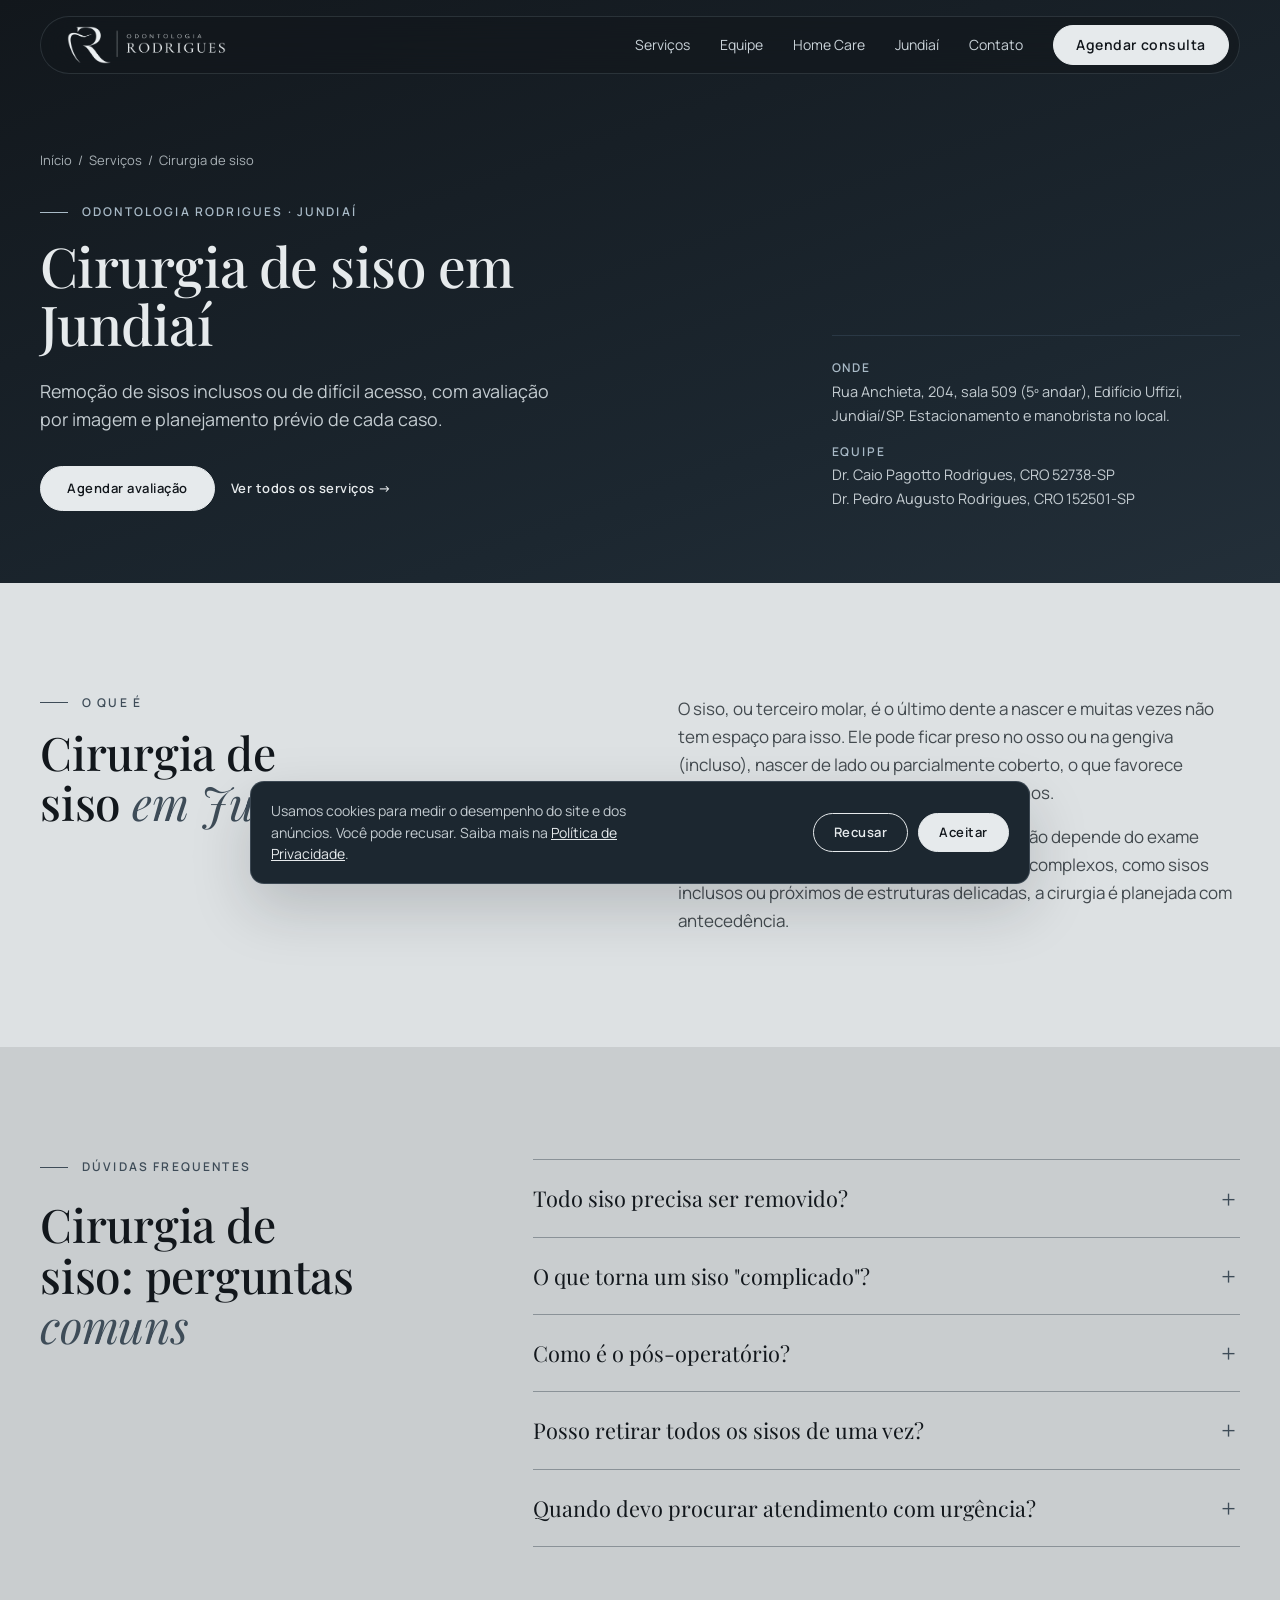
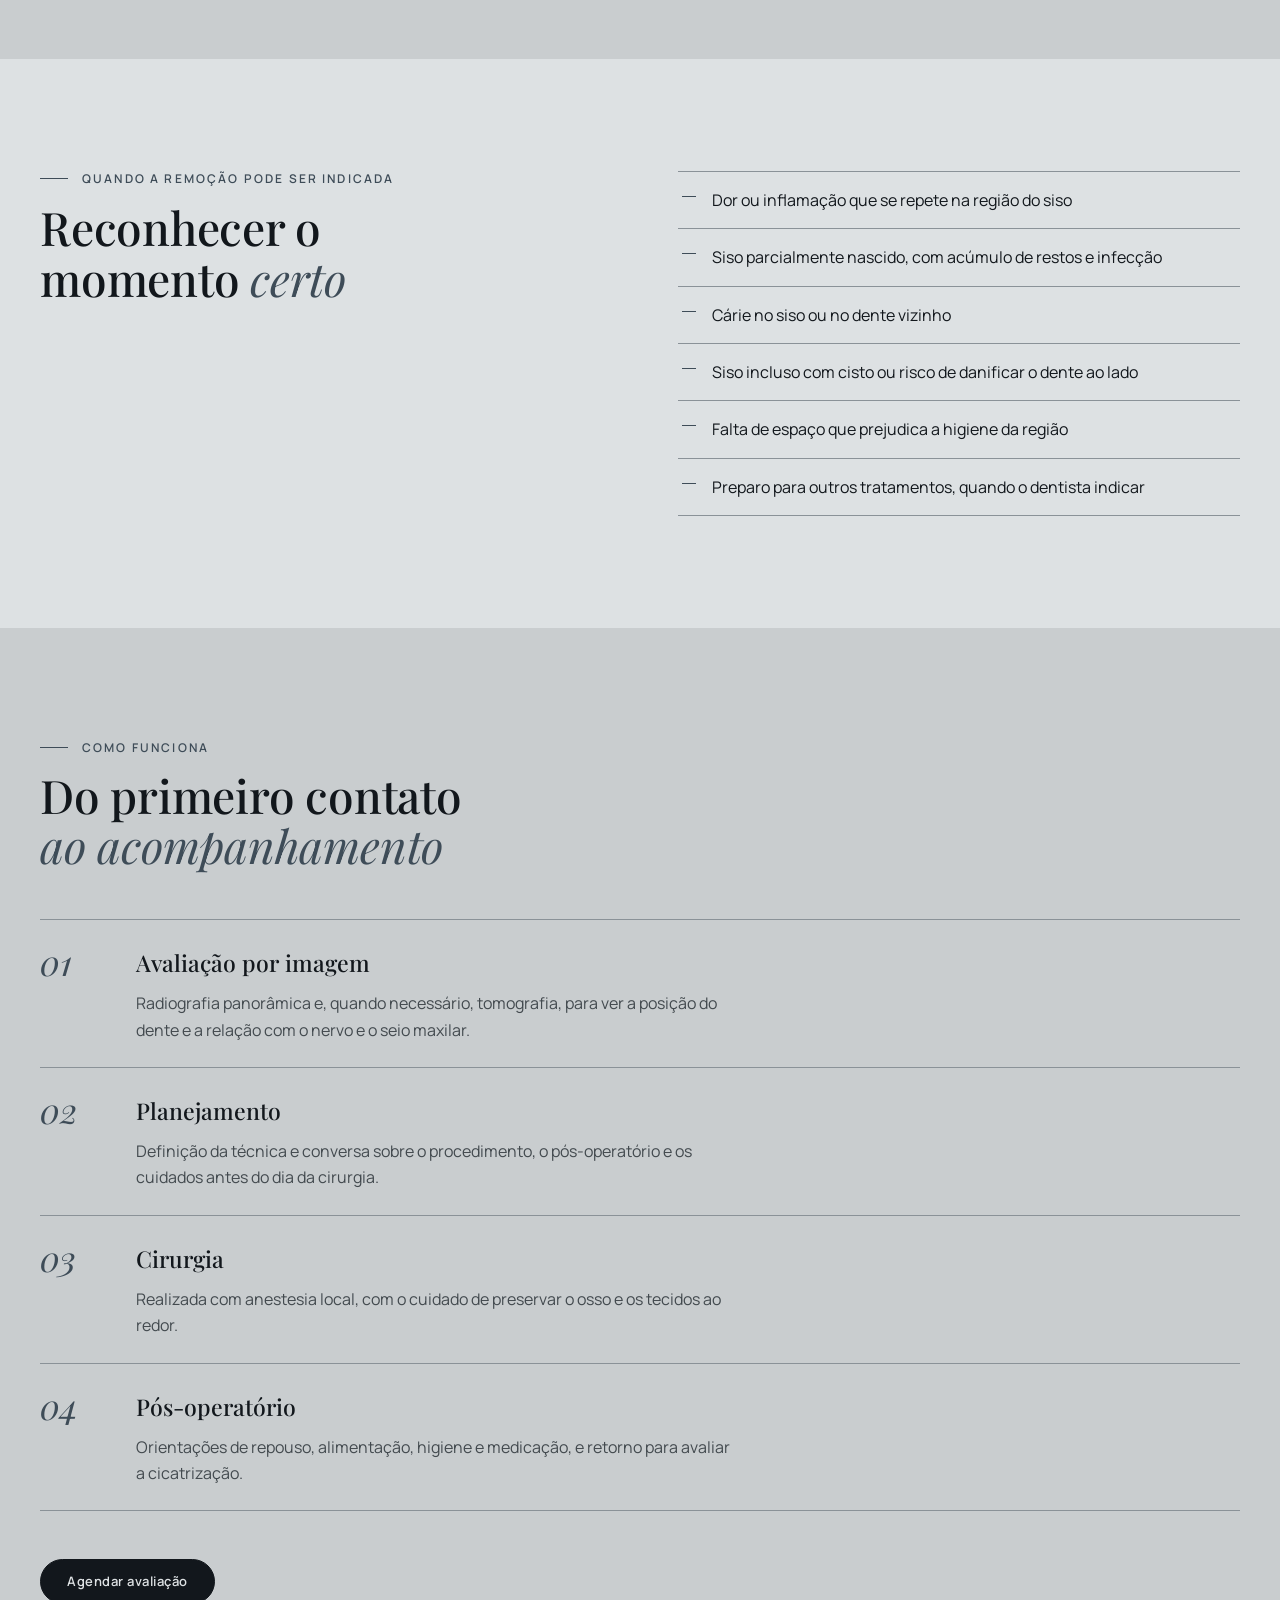
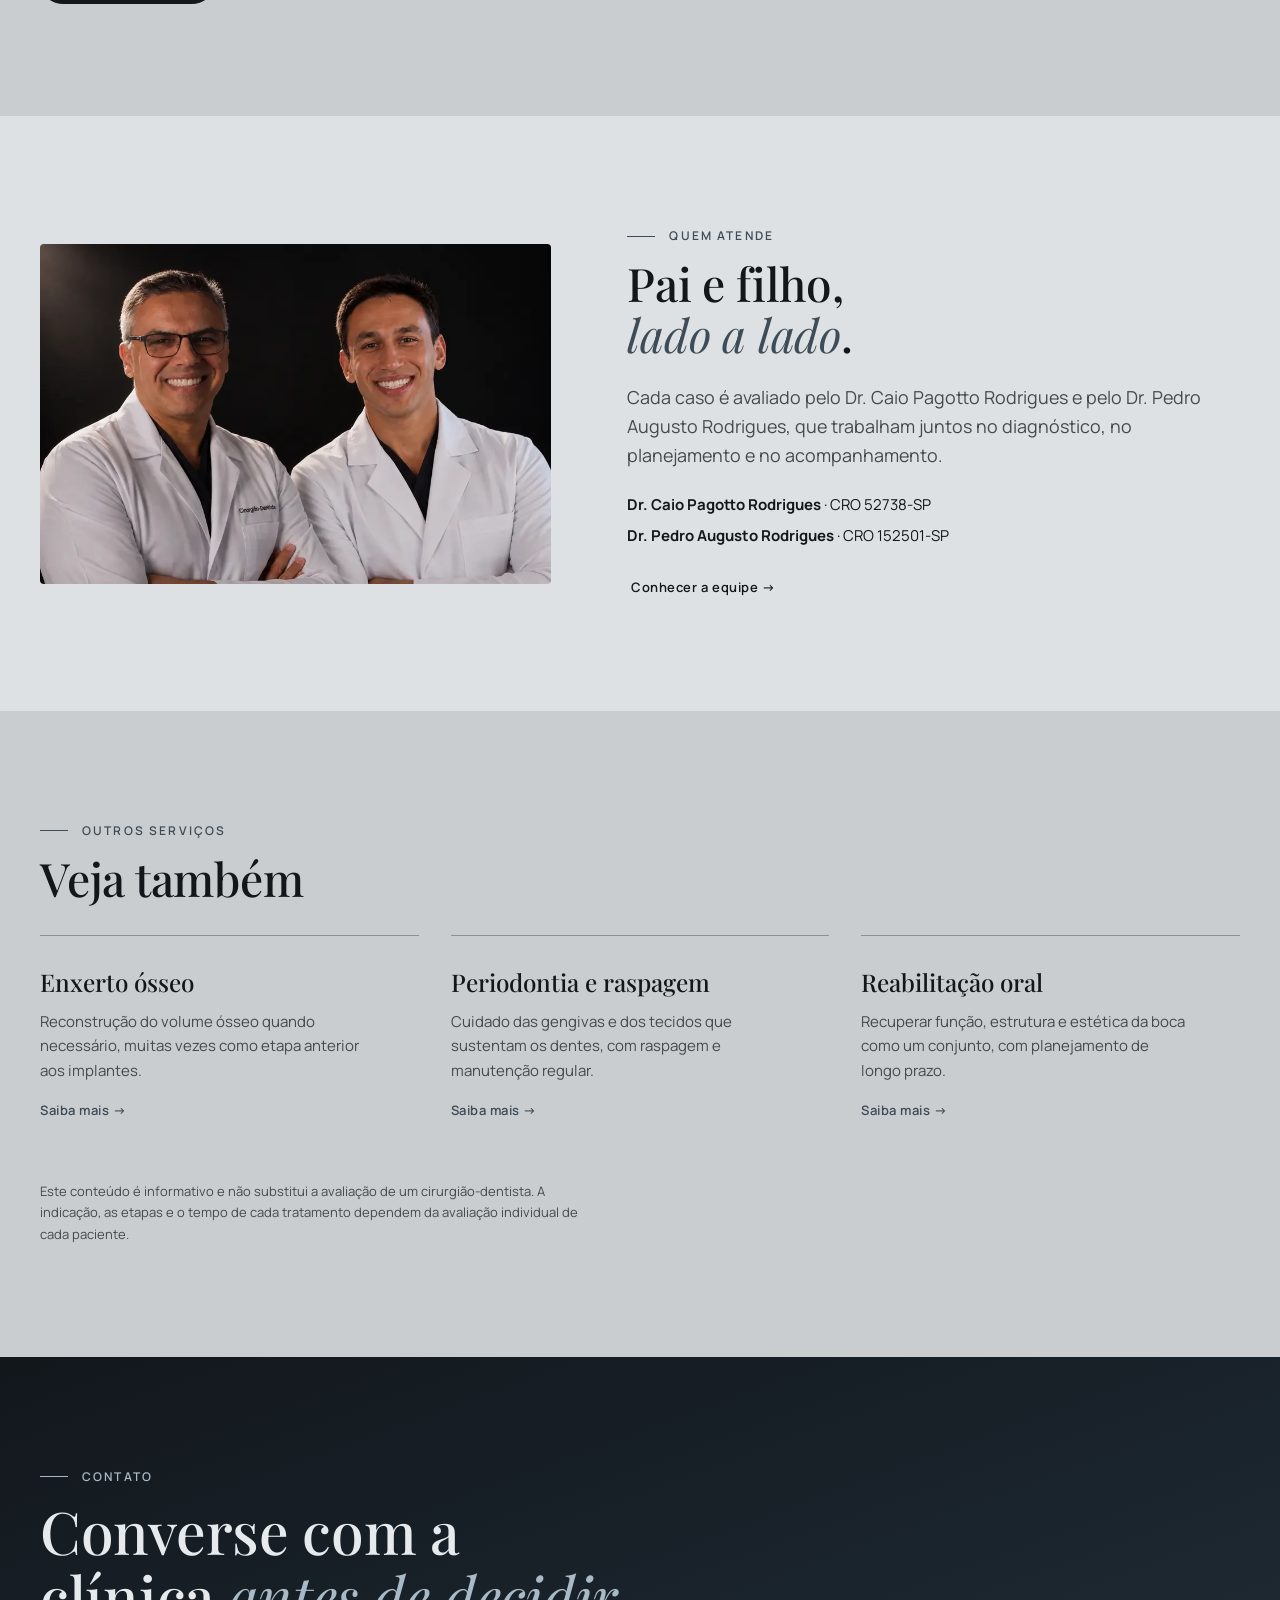
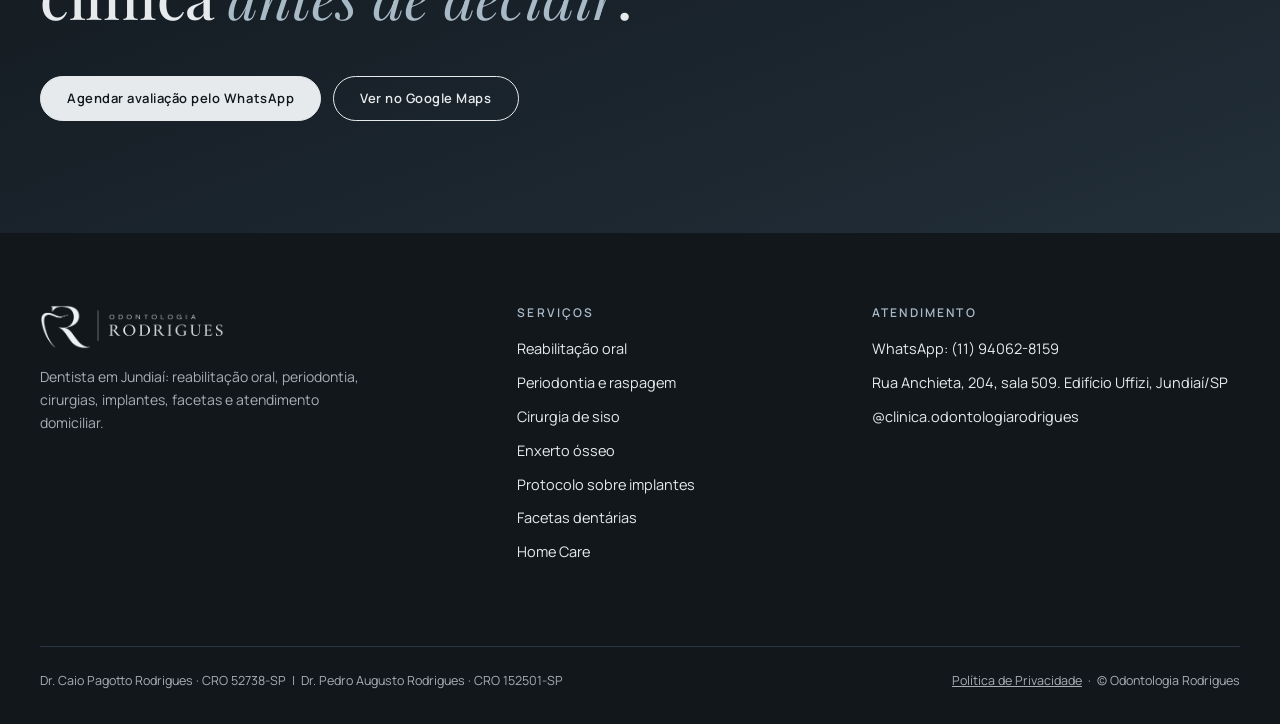
==== cirurgia-de-siso-jundiai/index.html @ 7e7c5743 "Cards de servico com foto, quem somos com hover, sobre o doutor, metodo com mosaico, FAQ sob a descr" ====
<!doctype html>
<html lang="pt-BR">
<head>
<meta charset="utf-8">
<meta name="viewport" content="width=device-width,initial-scale=1">
<title>Cirurgia de Siso em Jundiaí | Odontologia Rodrigues</title>
<meta name="description" content="Cirurgia de siso em Jundiaí, inclusive sisos inclusos e complicados: avaliação com exames, planejamento prévio e orientação completa no pós-operatório.">
<link rel="canonical" href="https://odontologiarodrigues.com.br/cirurgia-de-siso-jundiai/">
<meta name="theme-color" content="#12171c">
<meta property="og:type" content="website">
<meta property="og:locale" content="pt_BR">
<meta property="og:site_name" content="Odontologia Rodrigues">
<meta property="og:title" content="Cirurgia de Siso em Jundiaí | Odontologia Rodrigues">
<meta property="og:description" content="Cirurgia de siso em Jundiaí, inclusive sisos inclusos e complicados: avaliação com exames, planejamento prévio e orientação completa no pós-operatório.">
<meta property="og:url" content="https://odontologiarodrigues.com.br/cirurgia-de-siso-jundiai/">
<meta property="og:image" content="https://odontologiarodrigues.com.br/assets/img/og-image.jpg">
<meta property="og:image:width" content="1200">
<meta property="og:image:height" content="630">
<meta name="twitter:card" content="summary_large_image">
<link rel="icon" type="image/png" sizes="32x32" href="/favicon-32.png">
<link rel="apple-touch-icon" href="/apple-touch-icon.png">
<link rel="preload" as="font" type="font/woff2" href="/assets/fonts/playfair-display.woff2" crossorigin>
<link rel="preload" as="font" type="font/woff2" href="/assets/fonts/manrope.woff2" crossorigin>
<link rel="stylesheet" href="/assets/site.css">
<script type="application/ld+json">{"@context":"https://schema.org","@type":"Dentist","@id":"https://odontologiarodrigues.com.br/#clinica","name":"Odontologia Rodrigues","url":"https://odontologiarodrigues.com.br/","image":"https://odontologiarodrigues.com.br/assets/img/og-image.jpg","logo":"https://odontologiarodrigues.com.br/apple-touch-icon.png","telephone":"+5511940628159","address":{"@type":"PostalAddress","streetAddress":"Rua Anchieta, 204, sala 509","addressLocality":"Jundiaí","addressRegion":"SP","addressCountry":"BR"},"areaServed":{"@type":"City","name":"Jundiaí"},"sameAs":["https://instagram.com/clinica.odontologiarodrigues"],"employee":[{"@type":"Person","name":"Caio Pagotto Rodrigues","jobTitle":"Cirurgião-dentista"},{"@type":"Person","name":"Pedro Augusto Rodrigues","jobTitle":"Cirurgião-dentista"}]}</script>
<script type="application/ld+json">{"@context":"https://schema.org","@type":"Service","name":"Cirurgia de siso em Jundiaí","serviceType":"Cirurgia de siso","description":"Cirurgia de siso em Jundiaí, inclusive sisos inclusos e complicados: avaliação com exames, planejamento prévio e orientação completa no pós-operatório.","url":"https://odontologiarodrigues.com.br/cirurgia-de-siso-jundiai/","areaServed":{"@type":"City","name":"Jundiaí"},"provider":{"@id":"https://odontologiarodrigues.com.br/#clinica"}}</script>
<script type="application/ld+json">{"@context":"https://schema.org","@type":"BreadcrumbList","itemListElement":[{"@type":"ListItem","position":1,"name":"Início","item":"https://odontologiarodrigues.com.br/"},{"@type":"ListItem","position":2,"name":"Serviços","item":"https://odontologiarodrigues.com.br/#servicos"},{"@type":"ListItem","position":3,"name":"Cirurgia de siso","item":"https://odontologiarodrigues.com.br/cirurgia-de-siso-jundiai/"}]}</script>
<script type="application/ld+json">{"@context":"https://schema.org","@type":"FAQPage","mainEntity":[{"@type":"Question","name":"Todo siso precisa ser removido?","acceptedAnswer":{"@type":"Answer","text":"Não. A indicação depende de exame clínico e de imagem, da posição do dente e de sintomas. Quando há risco de inflamação, dor ou dano aos dentes vizinhos, a remoção costuma ser indicada."}},{"@type":"Question","name":"O que torna um siso \"complicado\"?","acceptedAnswer":{"@type":"Answer","text":"Normalmente é um dente incluso, inclinado ou muito próximo do nervo ou do seio maxilar. Nesses casos, a avaliação por imagem e o planejamento da cirurgia fazem diferença."}},{"@type":"Question","name":"Como é o pós-operatório?","acceptedAnswer":{"@type":"Answer","text":"É comum haver inchaço e desconforto nos primeiros dias, que costumam diminuir progressivamente. As orientações de cuidado e de medicação são passadas conforme cada caso."}},{"@type":"Question","name":"Posso retirar todos os sisos de uma vez?","acceptedAnswer":{"@type":"Answer","text":"Depende. Em alguns casos é possível, em outros é preferível dividir em etapas. A decisão sai da avaliação clínica e das imagens."}},{"@type":"Question","name":"Quando devo procurar atendimento com urgência?","acceptedAnswer":{"@type":"Answer","text":"Se houver dor intensa, febre, dificuldade para abrir a boca ou inchaço que aumenta, procure atendimento sem esperar."}}]}</script>
<script>
  /* IDs do Google. Enquanto vazio, nenhuma tag carrega e o aviso de cookies nao aparece. */
  window.RODRIGUES_TRACKING = { gtmId: "", gtagId: "G-LYC09SLQG9", adsId: "AW-18565728558", whatsappConversionLabel: "AabSCI_A1LYdEK6S6pRF" };
</script>
</head>
<body>
<header id="site-header">
  <div class="wrap">
    <div class="bar">
      <a class="brand" href="/"><img src="/assets/img/logo-horizontal-claro.png" width="1648" height="395" alt="Odontologia Rodrigues"></a>
      <button id="menu-toggle" aria-label="Abrir menu" aria-expanded="false"><span></span></button>
      <nav class="primary" id="primary-nav">
        <a href="/#servicos">Serviços</a>
        <a href="/#equipe">Equipe</a>
        <a href="/dentista-domiciliar-jundiai/">Home Care</a>
        <a href="/#jundiai">Jundiaí</a>
        <a href="/#contato">Contato</a>
        <a class="btn" href="https://wa.me/5511940628159" target="_blank" rel="noopener">Agendar consulta</a>
      </nav>
    </div>
  </div>
</header>

<main>

  <section class="svc-hero grad" data-theme="dark">
    <div class="wrap">
      <nav class="crumbs" aria-label="Você está em"><a href="/">Início</a><span>/</span><a href="/#servicos">Serviços</a><span>/</span><span>Cirurgia de siso</span></nav>
      <div class="svc-hero-grid">
        <div>
          <span class="eyebrow">Odontologia Rodrigues · Jundiaí</span>
          <h1 class="d-xl">Cirurgia de siso em Jundiaí</h1>
          <p class="lede">Remoção de sisos inclusos ou de difícil acesso, com avaliação por imagem e planejamento prévio de cada caso.</p>
          <div class="hero-actions">
            <a class="btn" href="https://wa.me/5511940628159?text=Ol%C3%A1%2C%20gostaria%20de%20agendar%20uma%20avalia%C3%A7%C3%A3o%20para%20cirurgia%20de%20siso." target="_blank" rel="noopener">Agendar avaliação</a>
            <a class="link" href="/#servicos">Ver todos os serviços &rarr;</a>
          </div>
        </div>
        <aside class="svc-aside" aria-label="Informações da clínica">
          <div><strong>Onde</strong>Rua Anchieta, 204, sala 509 (5º andar), Edifício Uffizi, Jundiaí/SP. Estacionamento e manobrista no local.</div>
          <div><strong>Equipe</strong>Dr. Caio Pagotto Rodrigues, CRO 52738-SP<br>Dr. Pedro Augusto Rodrigues, CRO 152501-SP</div>
        </aside>
      </div>
    </div>
  </section>

  <section data-theme="light">
    <div class="wrap two-col">
      <div>
        <span class="eyebrow">O que é</span>
        <h2 class="d-lg">Cirurgia de siso <em>em Jundiaí</em></h2>
      </div>
      <div class="prose-body">
        <p>O siso, ou terceiro molar, é o último dente a nascer e muitas vezes não tem espaço para isso. Ele pode ficar preso no osso ou na gengiva (incluso), nascer de lado ou parcialmente coberto, o que favorece inflamações, cáries e danos aos dentes vizinhos.</p>
        <p>Nem todo siso precisa ser removido. A indicação depende do exame clínico, da imagem e dos sintomas. Nos casos complexos, como sisos inclusos ou próximos de estruturas delicadas, a cirurgia é planejada com antecedência.</p>
      </div>
    </div>
  </section>

  <section id="duvidas" class="sunk" data-theme="light">
    <div class="wrap faq-grid">
      <div>
        <span class="eyebrow">Dúvidas frequentes</span>
        <h2 class="d-lg">Cirurgia de siso: perguntas <em>comuns</em></h2>
      </div>
      <div class="faq">
        <details><summary>Todo siso precisa ser removido?</summary><p>Não. A indicação depende de exame clínico e de imagem, da posição do dente e de sintomas. Quando há risco de inflamação, dor ou dano aos dentes vizinhos, a remoção costuma ser indicada.</p></details>
        <details><summary>O que torna um siso "complicado"?</summary><p>Normalmente é um dente incluso, inclinado ou muito próximo do nervo ou do seio maxilar. Nesses casos, a avaliação por imagem e o planejamento da cirurgia fazem diferença.</p></details>
        <details><summary>Como é o pós-operatório?</summary><p>É comum haver inchaço e desconforto nos primeiros dias, que costumam diminuir progressivamente. As orientações de cuidado e de medicação são passadas conforme cada caso.</p></details>
        <details><summary>Posso retirar todos os sisos de uma vez?</summary><p>Depende. Em alguns casos é possível, em outros é preferível dividir em etapas. A decisão sai da avaliação clínica e das imagens.</p></details>
        <details><summary>Quando devo procurar atendimento com urgência?</summary><p>Se houver dor intensa, febre, dificuldade para abrir a boca ou inchaço que aumenta, procure atendimento sem esperar.</p></details>
      </div>
    </div>
  </section>

  <section data-theme="light">
    <div class="wrap two-col">
      <div>
        <span class="eyebrow">Quando a remoção pode ser indicada</span>
        <h2 class="d-lg">Reconhecer o momento <em>certo</em></h2>
      </div>
      <ul class="checks">
        <li>Dor ou inflamação que se repete na região do siso</li>
        <li>Siso parcialmente nascido, com acúmulo de restos e infecção</li>
        <li>Cárie no siso ou no dente vizinho</li>
        <li>Siso incluso com cisto ou risco de danificar o dente ao lado</li>
        <li>Falta de espaço que prejudica a higiene da região</li>
        <li>Preparo para outros tratamentos, quando o dentista indicar</li>
      </ul>
    </div>
  </section>

  <section class="sunk" data-theme="light">
    <div class="wrap">
      <span class="eyebrow">Como funciona</span>
      <h2 class="d-lg" style="max-width:20ch;margin-top:14px;">Do primeiro contato <em>ao acompanhamento</em></h2>
      <ol class="steps-list">
        <li><span class="n">01</span><div><h3>Avaliação por imagem</h3><p>Radiografia panorâmica e, quando necessário, tomografia, para ver a posição do dente e a relação com o nervo e o seio maxilar.</p></div></li>
        <li><span class="n">02</span><div><h3>Planejamento</h3><p>Definição da técnica e conversa sobre o procedimento, o pós-operatório e os cuidados antes do dia da cirurgia.</p></div></li>
        <li><span class="n">03</span><div><h3>Cirurgia</h3><p>Realizada com anestesia local, com o cuidado de preservar o osso e os tecidos ao redor.</p></div></li>
        <li><span class="n">04</span><div><h3>Pós-operatório</h3><p>Orientações de repouso, alimentação, higiene e medicação, e retorno para avaliar a cicatrização.</p></div></li>
      </ol>
      <div style="margin-top:var(--space-7);"><a class="btn" href="https://wa.me/5511940628159?text=Ol%C3%A1%2C%20gostaria%20de%20agendar%20uma%20avalia%C3%A7%C3%A3o%20para%20cirurgia%20de%20siso." target="_blank" rel="noopener">Agendar avaliação</a></div>
    </div>
  </section>

  <section data-theme="light">
    <div class="wrap team-strip">
      <figure><img src="/assets/img/hero-dupla-900.webp" width="900" height="600" loading="lazy" decoding="async" alt="Dr. Caio Pagotto Rodrigues e Dr. Pedro Augusto Rodrigues"></figure>
      <div>
        <span class="eyebrow">Quem atende</span>
        <h2 class="d-lg" style="margin-top:14px;max-width:16ch;">Pai e filho, <em>lado a lado</em>.</h2>
        <p class="lede" style="margin-top:var(--space-5);">Cada caso é avaliado pelo Dr. Caio Pagotto Rodrigues e pelo Dr. Pedro Augusto Rodrigues, que trabalham juntos no diagnóstico, no planejamento e no acompanhamento.</p>
        <div class="names"><span><strong>Dr. Caio Pagotto Rodrigues</strong> · CRO 52738-SP</span><span><strong>Dr. Pedro Augusto Rodrigues</strong> · CRO 152501-SP</span></div>
        <div style="margin-top:var(--space-5);"><a class="link" href="/#equipe">Conhecer a equipe &rarr;</a></div>
      </div>
    </div>
  </section>

  <section class="sunk" data-theme="light">
    <div class="wrap">
      <span class="eyebrow">Outros serviços</span>
      <h2 class="d-lg" style="margin-top:14px;max-width:18ch;">Veja também</h2>
      <div class="related">
        <a class="svc-card" href="/enxerto-osseo-jundiai/"><h3>Enxerto ósseo</h3><p>Reconstrução do volume ósseo quando necessário, muitas vezes como etapa anterior aos implantes.</p><span class="more">Saiba mais &rarr;</span></a>
        <a class="svc-card" href="/periodontia-jundiai/"><h3>Periodontia e raspagem</h3><p>Cuidado das gengivas e dos tecidos que sustentam os dentes, com raspagem e manutenção regular.</p><span class="more">Saiba mais &rarr;</span></a>
        <a class="svc-card" href="/reabilitacao-oral-jundiai/"><h3>Reabilitação oral</h3><p>Recuperar função, estrutura e estética da boca como um conjunto, com planejamento de longo prazo.</p><span class="more">Saiba mais &rarr;</span></a>
      </div>
      <p class="disclaimer">Este conteúdo é informativo e não substitui a avaliação de um cirurgião-dentista. A indicação, as etapas e o tempo de cada tratamento dependem da avaliação individual de cada paciente.</p>
    </div>
  </section>

  <section id="contato" data-theme="dark" class="grad">
    <div class="wrap">
      <span class="eyebrow">Contato</span>
      <h2 class="d-lg" style="margin-top:14px;max-width:18ch;">Converse com a clínica <em>antes de decidir</em>.</h2>
      <div class="contact-actions">
        <a class="btn" href="https://wa.me/5511940628159?text=Ol%C3%A1%2C%20gostaria%20de%20agendar%20uma%20avalia%C3%A7%C3%A3o%20para%20cirurgia%20de%20siso." target="_blank" rel="noopener">Agendar avaliação pelo WhatsApp</a>
        <a class="btn ghost" href="https://www.google.com/maps/search/?api=1&query=Rua+Anchieta+204+Edif%C3%ADcio+Uffizi+Jundia%C3%AD+SP" target="_blank" rel="noopener">Ver no Google Maps</a>
      </div>
    </div>
  </section>

</main>

<footer data-theme="dark">
  <div class="wrap">
    <div class="foot">
      <div>
        <img class="logo" src="/assets/img/logo-horizontal-claro.png" width="1648" height="395" alt="Odontologia Rodrigues">
        <p>Dentista em Jundiaí: reabilitação oral, periodontia, cirurgias, implantes, facetas e atendimento domiciliar.</p>
      </div>
      <div>
        <h4>Serviços</h4>
        <ul>
          <li><a href="/reabilitacao-oral-jundiai/">Reabilitação oral</a></li>
          <li><a href="/periodontia-jundiai/">Periodontia e raspagem</a></li>
          <li><a href="/cirurgia-de-siso-jundiai/">Cirurgia de siso</a></li>
          <li><a href="/enxerto-osseo-jundiai/">Enxerto ósseo</a></li>
          <li><a href="/protocolo-sobre-implantes-jundiai/">Protocolo sobre implantes</a></li>
          <li><a href="/facetas-dentarias-jundiai/">Facetas dentárias</a></li>
          <li><a href="/dentista-domiciliar-jundiai/">Home Care</a></li>
        </ul>
      </div>
      <div>
        <h4>Atendimento</h4>
        <ul>
          <li><a href="https://wa.me/5511940628159" target="_blank" rel="noopener">WhatsApp: (11) 94062-8159</a></li>
          <li><a href="https://www.google.com/maps/search/?api=1&query=Rua+Anchieta+204+Edif%C3%ADcio+Uffizi+Jundia%C3%AD+SP" target="_blank" rel="noopener">Rua Anchieta, 204, sala 509. Edifício Uffizi, Jundiaí/SP</a></li>
          <li><a href="https://instagram.com/clinica.odontologiarodrigues" target="_blank" rel="noopener">@clinica.odontologiarodrigues</a></li>
        </ul>
      </div>
    </div>
    <div class="legal">
      <span>Dr. Caio Pagotto Rodrigues · CRO 52738-SP &nbsp;|&nbsp; Dr. Pedro Augusto Rodrigues · CRO 152501-SP</span>
      <span><a href="/politica-de-privacidade/">Política de Privacidade</a> &nbsp;·&nbsp; © Odontologia Rodrigues</span>
    </div>
  </div>
</footer>

<a class="wa-float" href="https://wa.me/5511940628159" target="_blank" rel="noopener" aria-label="Agendar pelo WhatsApp"><svg viewBox="0 0 24 24" fill="currentColor" aria-hidden="true"><path d="M12.04 2a9.9 9.9 0 0 0-8.5 14.9L2 22l5.25-1.38A9.9 9.9 0 1 0 12.04 2Zm0 1.8a8.1 8.1 0 1 1-4.24 15l-.3-.18-3.1.82.83-3.02-.2-.31A8.1 8.1 0 0 1 12.04 3.8Zm-3.2 3.9c-.2 0-.52.07-.8.37-.27.3-1.04 1.02-1.04 2.5s1.07 2.9 1.22 3.1c.15.2 2.1 3.2 5.1 4.5 2.5 1.07 3 .86 3.55.8.55-.05 1.76-.72 2-1.42.25-.7.25-1.3.17-1.42-.07-.12-.27-.2-.57-.35-.3-.15-1.76-.87-2.03-.97-.27-.1-.47-.15-.67.15-.2.3-.77.97-.94 1.17-.17.2-.35.22-.65.07-.3-.15-1.26-.46-2.4-1.48-.88-.79-1.48-1.76-1.65-2.06-.17-.3-.02-.46.13-.6.13-.14.3-.35.45-.52.15-.18.2-.3.3-.5.1-.2.05-.37-.02-.52-.08-.15-.67-1.62-.92-2.2-.24-.58-.49-.5-.67-.51h-.57Z"/></svg><span>Agendar pelo WhatsApp</span></a>
<div id="cookie-banner" class="cookie" data-theme="dark" role="dialog" aria-label="Aviso de cookies" hidden>
  <p>Usamos cookies para medir o desempenho do site e dos anúncios. Você pode recusar. Saiba mais na <a href="/politica-de-privacidade/">Política de Privacidade</a>.</p>
  <div class="cookie-actions">
    <button type="button" class="btn ghost" data-cookie="recusar">Recusar</button>
    <button type="button" class="btn" data-cookie="aceitar">Aceitar</button>
  </div>
</div>
<script src="/assets/site.js" defer></script>
</body>
</html>
---- assets/site.css ----
@font-face{font-family:"Playfair Display";src:url("fonts/playfair-display.woff2") format("woff2");font-weight:400 900;font-style:normal;font-display:swap}
@font-face{font-family:"Playfair Display";src:url("fonts/playfair-display-italic.woff2") format("woff2");font-weight:400 900;font-style:italic;font-display:swap}
@font-face{font-family:"Manrope";src:url("fonts/manrope.woff2") format("woff2");font-weight:200 800;font-style:normal;font-display:swap}

  /* Tokens do design system "Odontologia Rodrigues" (designs/odontologia-rodrigues/project/tokens.css) */
  :root, [data-theme="light"] {
    --ink:#12171c; --slate:#1c2730; --slate-soft:#2a3845; --mist:#c9cdcf; --ice:#dde1e3; --fog:#eef1f2; --frost:#a9bac7;
    --surface:var(--ice); --surface-raised:var(--fog); --surface-sunk:var(--mist);
    --text:var(--ink); --text-muted:#434a4f; --line:#8a9298; --accent:#3e4c58;
    --btn-bg:var(--ink); --btn-text:var(--ice); --focus:var(--slate);
    --shadow-lift:0 24px 60px rgba(18,23,28,.18);
  }
  [data-theme="dark"] {
    --surface:var(--ink); --surface-raised:var(--slate); --surface-sunk:#0d1217;
    --text:#e6eaec; --text-muted:#a7afb4; --line:var(--slate-soft); --accent:var(--frost);
    --btn-bg:#e6eaec; --btn-text:var(--ink); --focus:#e6eaec;
  }
  :root{
    --space-1:4px; --space-2:8px; --space-3:12px; --space-4:16px; --space-5:24px; --space-6:32px; --space-7:48px; --space-8:72px; --space-9:112px; --space-10:160px;
    --radius-sm:4px; --radius-md:14px; --radius-pill:999px;
    --container:1200px; --measure:60ch;
    --font-serif:"Playfair Display","Iowan Old Style",Georgia,serif;
    --font-sans:Manrope,system-ui,-apple-system,"Segoe UI",sans-serif;
  }

  *{box-sizing:border-box;}
  html{scroll-behavior:smooth;}
  body{margin:0;background:var(--ink);color:var(--text);font-family:var(--font-sans);font-size:16px;line-height:1.65;-webkit-font-smoothing:antialiased;}
  img{max-width:100%;display:block;}
  a{color:inherit;}
  h1,h2,h3,p,ul,ol,figure{margin:0;padding:0;}
  ul,ol{list-style:none;}
  :focus-visible{outline:2px solid var(--focus);outline-offset:3px;}

  .wrap{max-width:var(--container);margin:0 auto;padding-inline:var(--space-4);}
  @media (min-width:700px){ .wrap{padding-inline:var(--space-5);} }
  @media (min-width:1260px){ .wrap{padding-inline:0;} }

  section{background:var(--surface);color:var(--text);padding-block:var(--space-8);position:relative;}
  @media (min-width:900px){ section{padding-block:var(--space-9);} }
  section.sunk{background:var(--surface-sunk);}
  section.grad{background:linear-gradient(160deg,var(--ink) 0%,var(--slate) 70%,#232f39 100%);}

  /* type */
  .eyebrow{font-size:12px;line-height:1.3;font-weight:600;letter-spacing:.18em;text-transform:uppercase;color:var(--accent);display:flex;align-items:center;gap:14px;}
  .eyebrow::before{content:"";width:28px;height:1px;background:currentColor;}
  .d-xl{font-family:var(--font-serif);font-weight:500;font-size:clamp(2.1rem,4.3vw,3.8rem);line-height:1.06;letter-spacing:-.01em;}
  .d-lg{font-family:var(--font-serif);font-weight:500;font-size:clamp(1.9rem,3.6vw,3.2rem);line-height:1.1;letter-spacing:-.005em;text-wrap:balance;}
  .d-md{font-family:var(--font-serif);font-weight:500;font-size:clamp(1.4rem,2.2vw,2.1rem);line-height:1.15;}
  em{font-style:italic;font-weight:400;color:var(--accent);}
  .lede{font-size:clamp(1.02rem,1.4vw,1.2rem);line-height:1.6;color:var(--text-muted);max-width:var(--measure);}
  .caption{font-size:13px;line-height:1.5;font-weight:500;color:var(--text-muted);}
  .sec-head{display:grid;gap:var(--space-5);margin-bottom:var(--space-7);max-width:24ch;}
  .sec-head .d-lg{max-width:18ch;}

  /* buttons */
  .btn{display:inline-flex;align-items:center;gap:8px;font:600 13px/1 var(--font-sans);letter-spacing:.04em;text-decoration:none;white-space:nowrap;
    padding:15px 26px;border-radius:var(--radius-pill);background:var(--btn-bg);color:var(--btn-text);border:1px solid var(--btn-bg);transition:background .18s ease,color .18s ease;}
  .btn:hover{background:transparent;color:var(--text);}
  .btn.ghost{background:transparent;color:var(--text);border-color:var(--text);}
  .btn.ghost:hover{background:var(--text);color:var(--surface);}
  .link{font:600 13px/1 var(--font-sans);letter-spacing:.04em;text-decoration:none;color:var(--text);padding:15px 4px;border-bottom:1px solid transparent;}
  .link:hover{border-bottom-color:currentColor;}

  /* framed photo: thin keyline offset behind the image */
  .framed{position:relative;isolation:isolate;margin:0;}
  .framed img{width:100%;height:100%;object-fit:cover;border-radius:var(--radius-sm);}
  .framed::after{content:"";position:absolute;inset:14px -14px -14px 14px;border:1px solid var(--line);border-radius:var(--radius-sm);z-index:-1;}
  .framed.flip::after{inset:14px 14px -14px -14px;}
  @media (max-width:700px){ .framed::after,.framed.flip::after{inset:10px -8px -10px 8px;} }

  /* header */
  header{position:fixed;top:16px;left:0;right:0;z-index:50;}
  header .wrap{display:flex;align-items:center;justify-content:space-between;}
  .bar{width:100%;display:flex;align-items:center;justify-content:space-between;background:rgba(18,23,28,.62);backdrop-filter:blur(16px);-webkit-backdrop-filter:blur(16px);
    border:1px solid rgba(169,186,199,.16);border-radius:var(--radius-pill);padding:8px 10px 8px 26px;transition:background .25s ease;}
  header.scrolled .bar{background:rgba(18,23,28,.9);}
  .brand img{height:38px;width:auto;}
  nav.primary{display:flex;align-items:center;gap:30px;}
  nav.primary a{font-size:14px;color:#c9d2d8;text-decoration:none;}
  nav.primary a:hover{color:#fff;}
  nav.primary .btn{background:#e6eaec;color:var(--ink);border-color:#e6eaec;padding:12px 22px;}
  nav.primary .btn:hover{background:transparent;color:#fff;border-color:#e6eaec;}
  #menu-toggle{display:none;width:42px;height:42px;border-radius:50%;border:1px solid rgba(230,234,236,.3);background:none;cursor:pointer;align-items:center;justify-content:center;}
  #menu-toggle span,#menu-toggle span::before,#menu-toggle span::after{content:"";display:block;width:18px;height:1px;background:#e6eaec;position:relative;}
  #menu-toggle span::before{position:absolute;top:-6px;} #menu-toggle span::after{position:absolute;top:6px;}
  @media (max-width:980px){
    .bar{padding-left:18px;}
    nav.primary{position:fixed;inset:78px 16px auto 16px;background:rgba(18,23,28,.97);border:1px solid rgba(169,186,199,.16);border-radius:var(--radius-md);
      flex-direction:column;align-items:stretch;gap:0;padding:10px 20px 22px;opacity:0;transform:translateY(-8px);pointer-events:none;transition:opacity .18s,transform .18s;}
    nav.primary.open{opacity:1;transform:none;pointer-events:auto;}
    nav.primary a{padding:15px 0;border-bottom:1px solid rgba(169,186,199,.14);font-size:16px;}
    nav.primary .btn{margin-top:18px;justify-content:center;border-bottom:1px solid #e6eaec;}
    #menu-toggle{display:flex;}
  }

  /* hero */
  #hero{padding:0;overflow:hidden;background:var(--ink);}
  .hero-stage{min-height:780px;display:flex;flex-direction:column;justify-content:flex-end;}
  .hero-photo{position:absolute;right:0;top:0;bottom:130px;width:min(72vw,1040px);z-index:0;}
  .hero-photo img{width:100%;height:100%;object-fit:cover;object-position:right top;border-radius:0;
    -webkit-mask-image:linear-gradient(90deg,transparent 0,#000 14%),linear-gradient(0deg,transparent 0,#000 24%);-webkit-mask-composite:source-in;
    mask-image:linear-gradient(90deg,transparent 0,#000 14%),linear-gradient(0deg,transparent 0,#000 24%);mask-composite:intersect;}
  .hero-copy{position:relative;z-index:2;padding-top:170px;padding-bottom:var(--space-7);max-width:500px;}
  .hero-copy .d-xl{margin-top:var(--space-5);}
  .hero-copy .lede{margin-top:var(--space-5);max-width:38ch;color:#c4ccd1;}
  .hero-actions{margin-top:var(--space-6);display:flex;flex-wrap:wrap;align-items:center;gap:var(--space-3);}
  .hero-creds{position:relative;z-index:2;border-top:1px solid var(--line);display:grid;grid-template-columns:repeat(3,1fr);gap:var(--space-6);padding-block:var(--space-5) var(--space-6);}
  .hero-creds .eyebrow{margin-bottom:var(--space-2);}
  .hero-creds .eyebrow::before{display:none;}
  .hero-creds p{font-size:14.5px;color:#c4ccd1;line-height:1.5;max-width:30ch;}
  @keyframes rise{from{opacity:0;transform:translateY(12px);}to{opacity:1;transform:none;}}
  .hero-copy > *{animation:rise .7s cubic-bezier(.2,.7,.2,1) both;}
  .hero-copy > :nth-child(2){animation-delay:.08s;} .hero-copy > :nth-child(3){animation-delay:.16s;} .hero-copy > :nth-child(4){animation-delay:.24s;}
  @media (max-width:900px){
    .hero-stage{min-height:0;}
    .hero-photo{position:relative;right:auto;width:100%;height:340px;bottom:auto;order:-1;margin-top:84px;}
    .hero-photo img{object-position:center top;-webkit-mask-image:linear-gradient(0deg,transparent 0,#000 40%);mask-image:linear-gradient(0deg,transparent 0,#000 40%);}
    .hero-copy{padding-top:0;margin-top:-30px;}
    .hero-creds{grid-template-columns:1fr;gap:var(--space-5);}
  }

  /* equipe */
  .person{display:grid;grid-template-columns:5fr 7fr;gap:clamp(36px,7vw,110px);align-items:center;}
  .person + .person{margin-top:var(--space-9);}
  .person.rev .framed{order:2;}
  .person .framed{aspect-ratio:4/5;}
  .person .framed img{object-position:center top;}
  .person h3{margin-top:var(--space-4);}
  .rows{margin-top:var(--space-6);}
  .rows li{display:grid;grid-template-columns:150px 1fr;gap:var(--space-5);padding:15px 0;border-top:1px solid var(--line);font-size:16px;line-height:1.5;}
  .rows li:last-child{border-bottom:1px solid var(--line);}
  .rows .lbl{font-size:11.5px;font-weight:600;letter-spacing:.16em;text-transform:uppercase;color:var(--accent);padding-top:3px;}
  .person .note{margin-top:var(--space-4);}
  @media (max-width:860px){
    .person{grid-template-columns:1fr;gap:var(--space-7);}
    .person.rev .framed{order:0;}
    .rows li{grid-template-columns:1fr;gap:4px;}
  }

  /* metodo */
  .metodo-top{display:grid;grid-template-columns:1.2fr .8fr;gap:clamp(36px,6vw,96px);align-items:end;}
  .metodo-top .framed{aspect-ratio:4/3;}
  .metodo-top .framed img{object-position:center 34%;}
  .metodo-top .d-lg{max-width:14ch;margin-top:var(--space-5);}
  .metodo-top .lede{margin-top:var(--space-5);}
  .steps{display:grid;grid-template-columns:repeat(3,1fr);gap:var(--space-6);margin-top:var(--space-9);}
  .step .num{font-family:var(--font-serif);font-size:clamp(6rem,13vw,11rem);line-height:.9;color:transparent;-webkit-text-stroke:1px var(--accent);opacity:.75;display:block;margin-bottom:var(--space-6);padding-bottom:.08em;}
  .step{border-top:1px solid var(--line);padding-top:var(--space-5);}
  .step h3{margin-top:var(--space-2);}
  .step p{margin-top:var(--space-3);color:var(--text-muted);max-width:34ch;}
  .dotline{position:relative;height:1px;background:var(--line);margin-top:var(--space-9);}
  .dotline::before{content:"";position:absolute;left:0;top:-3px;width:7px;height:7px;border-radius:50%;background:var(--accent);}
  @media (max-width:900px){ .metodo-top{grid-template-columns:1fr;} .steps{grid-template-columns:1fr;gap:var(--space-7);margin-top:var(--space-8);} .step .num{font-size:7rem;} }

  /* cuidado */
  .manifesto{font-family:var(--font-serif);font-weight:400;font-size:clamp(1.8rem,3.6vw,3.1rem);line-height:1.2;max-width:26ch;margin-top:var(--space-6);text-wrap:balance;}
  .manifesto em{color:var(--accent);}
  .cuidado-cols{display:grid;grid-template-columns:1.2fr repeat(3,1fr);gap:var(--space-6);margin-top:var(--space-8);}
  .cuidado-cols .lede{font-size:1rem;}
  .cuidado-cols h3{font-size:15px;font-weight:700;font-family:var(--font-sans);border-top:1px solid var(--line);padding-top:var(--space-4);}
  .cuidado-cols h3 + p{margin-top:var(--space-2);font-size:14.5px;color:var(--text-muted);}
  @media (max-width:900px){ .cuidado-cols{grid-template-columns:1fr;gap:var(--space-5);} }

  /* servicos */
  .feature{display:grid;grid-template-columns:1fr 1fr;gap:clamp(36px,7vw,110px);align-items:center;margin-bottom:var(--space-9);}
  .feature .framed{aspect-ratio:5/4;}
  .feature .d-md{margin-top:var(--space-4);font-size:clamp(1.6rem,2.8vw,2.5rem);}
  .feature .lede{margin-top:var(--space-5);}
  @media (max-width:860px){ .feature{grid-template-columns:1fr;gap:var(--space-7);} }
  .index{border-bottom:1px solid var(--line);}
  .row{display:grid;grid-template-columns:5fr 6fr;gap:var(--space-6);padding:var(--space-6) 0;border-top:1px solid var(--line);align-items:baseline;transition:padding-left .25s ease;}
  .row:hover{padding-left:var(--space-3);}
  .row p{color:var(--text-muted);max-width:50ch;}
  @media (max-width:760px){ .row{grid-template-columns:1fr;gap:var(--space-3);padding:var(--space-5) 0;} }

  /* faq */
  .faq-grid{display:grid;grid-template-columns:4fr 7fr;gap:clamp(36px,7vw,110px);align-items:start;}
  .faq-grid .d-lg{max-width:12ch;margin-top:var(--space-5);}
  .faq details{border-top:1px solid var(--line);}
  .faq details:last-child{border-bottom:1px solid var(--line);}
  .faq summary{cursor:pointer;list-style:none;padding:var(--space-5) 44px var(--space-5) 0;position:relative;font-family:var(--font-serif);font-size:clamp(1.15rem,1.7vw,1.4rem);line-height:1.3;}
  .faq summary::-webkit-details-marker{display:none;}
  .faq summary::after{content:"+";position:absolute;right:4px;top:50%;transform:translateY(-50%);font:300 26px/1 var(--font-sans);color:var(--accent);}
  .faq details[open] summary::after{content:"\2212";}
  .faq details p{padding:0 44px var(--space-5) 0;color:var(--text-muted);max-width:58ch;}
  @media (max-width:860px){ .faq-grid{grid-template-columns:1fr;gap:var(--space-7);} }

  /* home care */
  .hc{display:grid;grid-template-columns:5fr 6fr;gap:clamp(36px,7vw,110px);align-items:center;}
  .hc .framed{aspect-ratio:4/5;}
  .hc .framed img{object-position:center 30%;}
  .hc .tag{position:absolute;left:14px;bottom:14px;padding:6px 14px;border-radius:var(--radius-pill);font-size:11px;letter-spacing:.08em;background:rgba(18,23,28,.78);color:#e6eaec;backdrop-filter:blur(6px);}
  .hc .d-lg{margin-top:var(--space-5);max-width:14ch;}
  .hc .lede{margin-top:var(--space-5);}
  .hc-list{display:grid;grid-template-columns:1fr 1fr;gap:0 var(--space-6);margin-top:var(--space-6);}
  .hc-list li{padding:14px 0;border-top:1px solid var(--line);font-size:15px;}
  .hc-actions{margin-top:var(--space-6);display:flex;flex-wrap:wrap;align-items:center;gap:var(--space-4);}
  @media (max-width:860px){ .hc{grid-template-columns:1fr;gap:var(--space-7);} .hc-list{grid-template-columns:1fr;} }

  /* jundiai */
  #jundiai{padding:0;background:var(--ink);overflow:hidden;}
  .jd-stage{position:relative;min-height:620px;display:flex;align-items:center;}
  .jd-stage .wrap{width:100%;}
  .jd-stage > img{position:absolute;inset:0;width:100%;height:100%;object-fit:cover;border-radius:0;}
  .jd-stage::before{content:"";position:absolute;inset:0;z-index:1;background:linear-gradient(90deg,rgba(18,23,28,.96) 0%,rgba(18,23,28,.82) 38%,rgba(18,23,28,.18) 100%);}
  .jd-copy{position:relative;z-index:2;padding-block:var(--space-9);max-width:560px;}
  .jd-copy .d-lg{margin-top:var(--space-5);}
  .jd-copy .lede{margin-top:var(--space-5);color:#c4ccd1;}
  .jd-addr{margin-top:var(--space-6);padding-top:var(--space-5);border-top:1px solid var(--line);font-size:15px;color:#e6eaec;}
  .jd-addr + .btn{margin-top:var(--space-5);}
  @media (max-width:860px){ .jd-stage::before{background:linear-gradient(0deg,rgba(18,23,28,.97) 0%,rgba(18,23,28,.85) 55%,rgba(18,23,28,.35) 100%);} .jd-stage{align-items:flex-end;min-height:680px;} }

  /* contato */
  #contato{overflow:hidden;}
  #contato .mono{position:absolute;right:-60px;bottom:-60px;width:min(46vw,520px);opacity:.07;pointer-events:none;}
  #contato .d-lg{max-width:16ch;margin-top:var(--space-5);font-size:clamp(2.1rem,4.6vw,4rem);}
  .contact-actions{margin-top:var(--space-7);display:flex;flex-wrap:wrap;gap:var(--space-3);position:relative;z-index:2;}

  /* footer */
  footer{background:var(--ink);color:#e6eaec;padding-block:var(--space-8) var(--space-6);}
  .foot{display:grid;grid-template-columns:1.4fr 1fr 1.2fr;gap:var(--space-7);}
  .foot img.logo{height:44px;width:auto;}
  .foot p{margin-top:var(--space-4);font-size:14px;color:#a7afb4;max-width:36ch;}
  .foot h4{margin:0 0 var(--space-4);font:600 12px/1.3 var(--font-sans);letter-spacing:.18em;text-transform:uppercase;color:var(--frost);}
  .foot li{margin-bottom:10px;font-size:14.5px;}
  .foot a{text-decoration:none;} .foot a:hover{text-decoration:underline;}
  .legal{margin-top:var(--space-8);padding-top:var(--space-5);border-top:1px solid var(--slate-soft);display:flex;flex-wrap:wrap;justify-content:space-between;gap:var(--space-3);font-size:12.5px;color:#a7afb4;}
  @media (max-width:760px){ .foot{grid-template-columns:1fr;gap:var(--space-6);} }

  @media (prefers-reduced-motion:reduce){ html{scroll-behavior:auto;} *{animation:none !important;transition-duration:.001ms !important;} }

  /* aviso de cookies */
  .cookie{position:fixed;left:16px;right:16px;bottom:16px;z-index:60;max-width:780px;margin-inline:auto;background:var(--slate);color:#e6eaec;border:1px solid rgba(169,186,199,.22);
    border-radius:var(--radius-md);padding:18px 20px;display:flex;gap:16px 24px;align-items:center;justify-content:space-between;flex-wrap:wrap;box-shadow:var(--shadow-lift);}
  .cookie[hidden]{display:none;}
  .cookie p{font-size:14px;line-height:1.55;color:#c4ccd1;max-width:46ch;}
  .cookie a{color:#e6eaec;}
  .cookie-actions{display:flex;gap:10px;}
  .cookie .btn{padding:12px 20px;}

  /* pagina legal */
  .legal-page{padding-top:150px;}
  .legal-page .d-lg{max-width:18ch;margin-top:var(--space-5);}
  .legal-page .updated{margin-top:var(--space-4);}
  .prose{margin-top:var(--space-7);max-width:68ch;}
  .prose h2{font-family:var(--font-serif);font-weight:500;font-size:clamp(1.3rem,2vw,1.65rem);line-height:1.2;margin:var(--space-7) 0 var(--space-3);}
  .prose p,.prose li{color:var(--text-muted);font-size:16px;}
  .prose p + p{margin-top:var(--space-3);}
  .prose ul{list-style:disc;padding-left:1.2em;margin-top:var(--space-3);}
  .prose li + li{margin-top:6px;}
  .prose ul + p{margin-top:var(--space-4);}
  .bar.solid{background:rgba(18,23,28,.96);}
  .prose a{color:var(--text);}
  .pending{background:#fff3c4;color:#4a3b00;padding:1px 6px;border-radius:4px;}
/* === PAGINAS DE SERVICO === */
  /* botao fixo de WhatsApp */
  .wa-float{position:fixed;right:20px;bottom:20px;z-index:55;display:inline-flex;align-items:center;gap:10px;padding:14px 22px;border-radius:var(--radius-pill);
    background:var(--ink);color:#e6eaec;border:1px solid rgba(169,186,199,.35);font:600 13px/1 var(--font-sans);letter-spacing:.04em;text-decoration:none;box-shadow:var(--shadow-lift);
    transition:background .18s ease,color .18s ease,transform .18s ease;}
  .wa-float:hover{background:#e6eaec;color:var(--ink);transform:translateY(-2px);}
  .wa-float svg{width:18px;height:18px;flex:none;}
  body:has(#cookie-banner:not([hidden])) .wa-float{display:none;}
  @media (max-width:620px){ .wa-float{left:16px;right:16px;bottom:16px;justify-content:center;} }

  /* CTA depois da equipe */
  .team-cta{margin-top:var(--space-9);padding:var(--space-7) 0 0;border-top:1px solid var(--line);display:flex;flex-wrap:wrap;align-items:center;justify-content:space-between;gap:var(--space-5);}
  .team-cta p{font-family:var(--font-serif);font-size:clamp(1.3rem,2.2vw,1.9rem);line-height:1.25;max-width:26ch;}
  .team-cta .registry{flex-basis:100%;font-size:13px;color:var(--text-muted);}
  .team-cta .registry a{color:var(--text);}

  /* foto de apoio nas paginas */
  .page-photo{margin:var(--space-6) 0 0;}
  .page-photo img{width:100%;height:auto;max-height:480px;object-fit:cover;object-position:center 28%;border-radius:var(--radius-sm);}
  .page-photo figcaption{margin-top:var(--space-2);font-size:12.5px;color:var(--text-muted);}

  /* hero da home: coluna de texto mais estreita para nao cobrir os rostos */
  #hero .hero-copy{max-width:430px;}
  #hero .hero-copy .d-xl{font-size:clamp(2rem,3.3vw,3.05rem);}
  #hero .hero-copy .lede{max-width:34ch;}
  @media (max-width:900px){ #hero .hero-copy{max-width:none;} #hero .hero-copy .lede{max-width:none;} }

  /* cards de servico com foto (mesmo tamanho) */
  .tiles{display:grid;grid-template-columns:repeat(4,1fr);gap:var(--space-5);}
  .tile{display:flex;flex-direction:column;text-decoration:none;color:inherit;border:1px solid rgba(18,23,28,.16);border-radius:var(--radius-sm);overflow:hidden;background:rgba(255,255,255,.35);transition:transform .25s ease,box-shadow .25s ease,border-color .25s ease;}
  .tile:hover,.tile:focus-visible{transform:translateY(-4px);box-shadow:var(--shadow-lift);border-color:var(--accent);}
  .tile figure{position:relative;margin:0;aspect-ratio:4/3;overflow:hidden;background:var(--fog);}
  .tile figure img{width:100%;height:100%;object-fit:cover;display:block;transition:transform .5s ease;}
  .tile:hover figure img{transform:scale(1.04);}
  .tile .tag{position:absolute;left:10px;bottom:10px;padding:5px 10px;border-radius:var(--radius-pill);background:rgba(18,23,28,.78);color:#e6eaec;font:500 11px/1 var(--font-sans);letter-spacing:.06em;}
  .tile-body{display:flex;flex-direction:column;gap:var(--space-3);padding:var(--space-5);flex:1;}
  .tile h3{font-family:var(--font-serif);font-weight:500;font-size:1.3rem;line-height:1.2;}
  .tile p{color:var(--text-muted);font-size:14.5px;line-height:1.55;}
  .tile .more{margin-top:auto;align-self:flex-start;padding:11px 18px;border:1px solid var(--text);border-radius:var(--radius-pill);font:600 12.5px/1 var(--font-sans);letter-spacing:.04em;transition:background .18s ease,color .18s ease;}
  .tile:hover .more{background:var(--text);color:var(--surface);}
  .tile.cta{background:var(--ink);color:#e6eaec;border-color:var(--ink);justify-content:center;}
  .tile.cta:hover{transform:none;box-shadow:none;}
  .tile.cta .tile-body{justify-content:center;padding:var(--space-6);}
  .tile.cta h3{font-size:1.5rem;}
  .tile.cta p{color:#a7afb4;}
  .tile.cta .btn{align-self:flex-start;margin-top:var(--space-3);}
  @media (max-width:1180px){ .tiles{grid-template-columns:repeat(2,1fr);} }
  @media (max-width:620px){ .tiles{grid-template-columns:1fr;} }

  /* quem somos: cards com detalhes no hover */
  .who-grid{display:grid;grid-template-columns:1fr 1fr;gap:var(--space-6);margin-top:var(--space-7);}
  .who{position:relative;aspect-ratio:4/5;border-radius:var(--radius-sm);overflow:hidden;background:var(--slate);color:#e6eaec;outline-offset:4px;}
  .who img{position:absolute;inset:0;width:100%;height:100%;object-fit:cover;object-position:center top;transition:transform .6s ease;}
  .who::before{content:"";position:absolute;inset:0;z-index:1;background:linear-gradient(to top,rgba(18,23,28,.92) 0%,rgba(18,23,28,.35) 45%,rgba(18,23,28,0) 70%);}
  .who-base{position:absolute;left:0;right:0;bottom:0;z-index:2;padding:var(--space-6);}
  .who-base .eyebrow{color:var(--frost);}
  .who-base h3{margin-top:var(--space-3);font-family:var(--font-serif);font-weight:500;font-size:clamp(1.5rem,2.4vw,2.1rem);line-height:1.15;}
  .who-base .role{display:block;margin-top:6px;color:#c4ccd1;font-size:14px;}
  .who-over{position:absolute;inset:0;z-index:3;padding:var(--space-6);display:flex;flex-direction:column;justify-content:flex-end;background:rgba(18,23,28,.9);opacity:0;transform:translateY(14px);transition:opacity .35s ease,transform .35s ease;}
  .who-over ul{display:grid;gap:12px;font-size:15px;line-height:1.45;}
  .who-over li{padding-top:12px;border-top:1px solid var(--slate-soft);}
  .who-over li span{display:block;font:600 11px/1.3 var(--font-sans);letter-spacing:.16em;text-transform:uppercase;color:var(--frost);margin-bottom:3px;}
  .who:hover .who-over,.who:focus-within .who-over,.who:focus .who-over{opacity:1;transform:none;}
  .who:hover img{transform:scale(1.04);}
  .who-hint{margin-top:var(--space-4);font-size:13px;color:var(--text-muted);}
  @media (hover:none){ .who{aspect-ratio:auto;display:flex;flex-direction:column;} .who img{position:relative;aspect-ratio:4/5;height:auto;} .who::before{display:none;} .who-base{position:static;background:var(--slate);padding:var(--space-5) var(--space-5) 0;} .who-over{position:static;opacity:1;transform:none;background:var(--slate);padding:var(--space-5);} .who-hint{display:none;} }
  @media (max-width:760px){ .who-grid{grid-template-columns:1fr;} }

  /* sobre o doutor */
  .doc{display:grid;grid-template-columns:minmax(220px,340px) 1fr;gap:clamp(32px,6vw,96px);align-items:center;}
  .doc + .doc{margin-top:var(--space-9);padding-top:var(--space-9);border-top:1px solid var(--line);}
  .doc-photo{margin:0;width:100%;aspect-ratio:1/1;border-radius:50%;overflow:hidden;border:1px solid var(--line);box-shadow:0 0 0 10px rgba(169,186,199,.08);}
  .doc-photo img{width:100%;height:100%;object-fit:cover;object-position:center 12%;}
  .doc h3{margin-top:var(--space-3);font-family:var(--font-serif);font-weight:500;font-size:clamp(1.8rem,3vw,2.6rem);line-height:1.1;}
  .doc p.bio{margin-top:var(--space-4);color:var(--text-muted);max-width:58ch;}
  .doc .ticks{margin-top:var(--space-5);display:grid;gap:12px;list-style:none;}
  .doc .ticks li{display:flex;gap:12px;align-items:flex-start;font-size:15.5px;line-height:1.45;}
  .doc .ticks li::before{content:"";flex:none;width:20px;height:20px;margin-top:1px;border-radius:50%;border:1px solid var(--accent);background:center/11px no-repeat url("data:image/svg+xml,%3Csvg xmlns='http://www.w3.org/2000/svg' viewBox='0 0 12 12'%3E%3Cpath d='M2 6.2 4.8 9 10 3.2' fill='none' stroke='%23a9bac7' stroke-width='1.5' stroke-linecap='round' stroke-linejoin='round'/%3E%3C/svg%3E");}
  .doc .caption{margin-top:var(--space-4);}
  @media (max-width:760px){ .doc{grid-template-columns:1fr;justify-items:start;} .doc-photo{max-width:260px;} }

  /* metodo com mosaico */
  .met-grid{display:grid;grid-template-columns:1fr 1fr;gap:clamp(40px,6vw,100px);align-items:center;}
  .met-grid .d-lg{margin-top:var(--space-5);max-width:14ch;}
  .met-grid .lede{margin-top:var(--space-5);}
  .met-steps{list-style:none;margin-top:var(--space-7);}
  .met-steps li{display:grid;grid-template-columns:56px 1fr;gap:var(--space-4);padding:var(--space-5) 0;border-top:1px solid var(--line);}
  .met-steps li:last-child{border-bottom:1px solid var(--line);}
  .met-steps .n{font-family:var(--font-serif);font-style:italic;font-size:1.9rem;line-height:1;color:var(--accent);}
  .met-steps h3{font-family:var(--font-serif);font-weight:500;font-size:1.4rem;}
  .met-steps p{margin-top:6px;color:var(--text-muted);font-size:15px;max-width:44ch;}
  .mosaic{position:relative;aspect-ratio:1/1.08;max-width:560px;width:100%;margin-inline:auto;}
  .mosaic figure{position:absolute;margin:0;border-radius:14px;overflow:hidden;box-shadow:0 24px 60px rgba(0,0,0,.45);border:1px solid rgba(169,186,199,.25);}
  .mosaic img{width:100%;height:100%;object-fit:cover;display:block;}
  .mosaic .m1{left:0;top:2%;width:62%;aspect-ratio:4/3;transform:rotate(-4deg);z-index:2;}
  .mosaic .m2{right:0;top:26%;width:48%;aspect-ratio:3/4;transform:rotate(5deg);z-index:3;}
  .mosaic .m3{left:6%;bottom:0;width:50%;aspect-ratio:4/3;transform:rotate(2deg);z-index:1;}
  .pill{position:absolute;z-index:4;display:inline-flex;align-items:center;gap:8px;padding:9px 16px;border-radius:var(--radius-pill);background:rgba(18,23,28,.86);border:1px solid rgba(169,186,199,.4);color:#e6eaec;font:600 12.5px/1 var(--font-sans);letter-spacing:.05em;backdrop-filter:blur(6px);box-shadow:0 10px 26px rgba(0,0,0,.35);}
  .pill::before{content:"";width:7px;height:7px;border-radius:50%;background:var(--frost);}
  .pill.p1{left:0;top:0;} .pill.p2{right:2%;top:18%;} .pill.p3{left:30%;bottom:6%;}
  @media (max-width:900px){ .met-grid{grid-template-columns:1fr;} .mosaic{max-width:480px;margin-top:var(--space-5);} }

  /* grade de servicos da home (antiga) */
  .svc-grid{display:grid;grid-template-columns:repeat(3,1fr);gap:0 var(--space-6);}
  .svc-card{display:flex;flex-direction:column;gap:var(--space-3);padding:var(--space-6) 0 var(--space-6);border-top:1px solid var(--line);text-decoration:none;color:inherit;transition:padding-left .25s ease;}
  .svc-card:hover{padding-left:var(--space-3);}
  .svc-card h3{font-family:var(--font-serif);font-weight:500;font-size:clamp(1.35rem,1.9vw,1.75rem);line-height:1.2;}
  .svc-card p{color:var(--text-muted);font-size:15px;max-width:36ch;}
  .svc-card .more{margin-top:auto;font:600 13px/1 var(--font-sans);letter-spacing:.04em;color:var(--accent);padding-top:var(--space-2);}
  .svc-card.big{grid-column:span 2;}
  .svc-card.big p{max-width:56ch;font-size:16px;}
  @media (max-width:980px){ .svc-grid{grid-template-columns:1fr 1fr;} .svc-card.big{grid-column:span 2;} }
  @media (max-width:620px){ .svc-grid{grid-template-columns:1fr;} .svc-card.big{grid-column:auto;} }
  .svc-foot{margin-top:var(--space-6);display:flex;flex-wrap:wrap;align-items:center;gap:var(--space-4);}

  /* pagina de servico */
  .svc-hero{padding-top:150px;padding-bottom:var(--space-8);}
  .crumbs{font-size:13px;color:var(--text-muted);display:flex;flex-wrap:wrap;gap:6px;margin-bottom:var(--space-6);}
  .crumbs a{text-decoration:none;color:inherit;border-bottom:1px solid transparent;}
  .crumbs a:hover{border-bottom-color:currentColor;}
  .svc-hero .d-xl{max-width:18ch;margin-top:var(--space-4);}
  .svc-hero .lede{margin-top:var(--space-5);max-width:48ch;color:#c4ccd1;}
  .svc-hero-grid{display:grid;grid-template-columns:1.4fr .8fr;gap:clamp(32px,6vw,96px);align-items:end;}
  .svc-aside{border-top:1px solid var(--line);padding-top:var(--space-5);font-size:14.5px;color:#c4ccd1;display:grid;gap:var(--space-4);}
  .svc-aside strong{display:block;font:600 12px/1.3 var(--font-sans);letter-spacing:.16em;text-transform:uppercase;color:var(--frost);margin-bottom:4px;}
  @media (max-width:860px){ .svc-hero-grid{grid-template-columns:1fr;} .svc-hero{padding-top:130px;} }
  .two-col{display:grid;grid-template-columns:1fr 1fr;gap:clamp(32px,6vw,96px);align-items:start;}
  @media (max-width:860px){ .two-col{grid-template-columns:1fr;gap:var(--space-7);} }
  .two-col .d-lg{margin-top:var(--space-4);max-width:16ch;}
  .two-col p + p{margin-top:var(--space-4);}
  .two-col .prose-body p{color:var(--text-muted);font-size:17px;max-width:56ch;}
  .checks li{padding:15px 0 15px 34px;border-top:1px solid var(--line);position:relative;font-size:16px;}
  .checks li:last-child{border-bottom:1px solid var(--line);}
  .checks li::before{content:"";position:absolute;left:4px;top:24px;width:14px;height:1px;background:var(--accent);}
  .band-dark .steps-list li{border-color:var(--slate-soft);}
  .steps-list{list-style:none;margin-top:var(--space-7);}
  .steps-list li{display:grid;grid-template-columns:72px 1fr;gap:var(--space-5);padding:var(--space-5) 0;border-top:1px solid var(--line);}
  .steps-list li:last-child{border-bottom:1px solid var(--line);}
  .steps-list .n{font-family:var(--font-serif);font-style:italic;font-size:2.2rem;line-height:1;color:var(--accent);}
  .steps-list h3{font-family:var(--font-serif);font-weight:500;font-size:clamp(1.25rem,1.8vw,1.6rem);}
  .steps-list p{margin-top:var(--space-2);color:var(--text-muted);max-width:60ch;}
  .team-strip{display:grid;grid-template-columns:5fr 6fr;gap:clamp(32px,6vw,96px);align-items:center;}
  .team-strip figure{margin:0;border-radius:var(--radius-sm);overflow:hidden;aspect-ratio:3/2;}
  .team-strip img{width:100%;height:100%;object-fit:cover;}
  .team-strip .names{margin-top:var(--space-5);display:grid;gap:6px;font-size:15px;}
  @media (max-width:860px){ .team-strip{grid-template-columns:1fr;} }
  .related{display:grid;grid-template-columns:repeat(3,1fr);gap:0 var(--space-6);margin-top:var(--space-6);}
  @media (max-width:860px){ .related{grid-template-columns:1fr;} }
  .disclaimer{margin-top:var(--space-6);font-size:13px;color:var(--text-muted);max-width:70ch;}
  .hc-note{margin-top:var(--space-5);font-size:13px;color:var(--text-muted);}
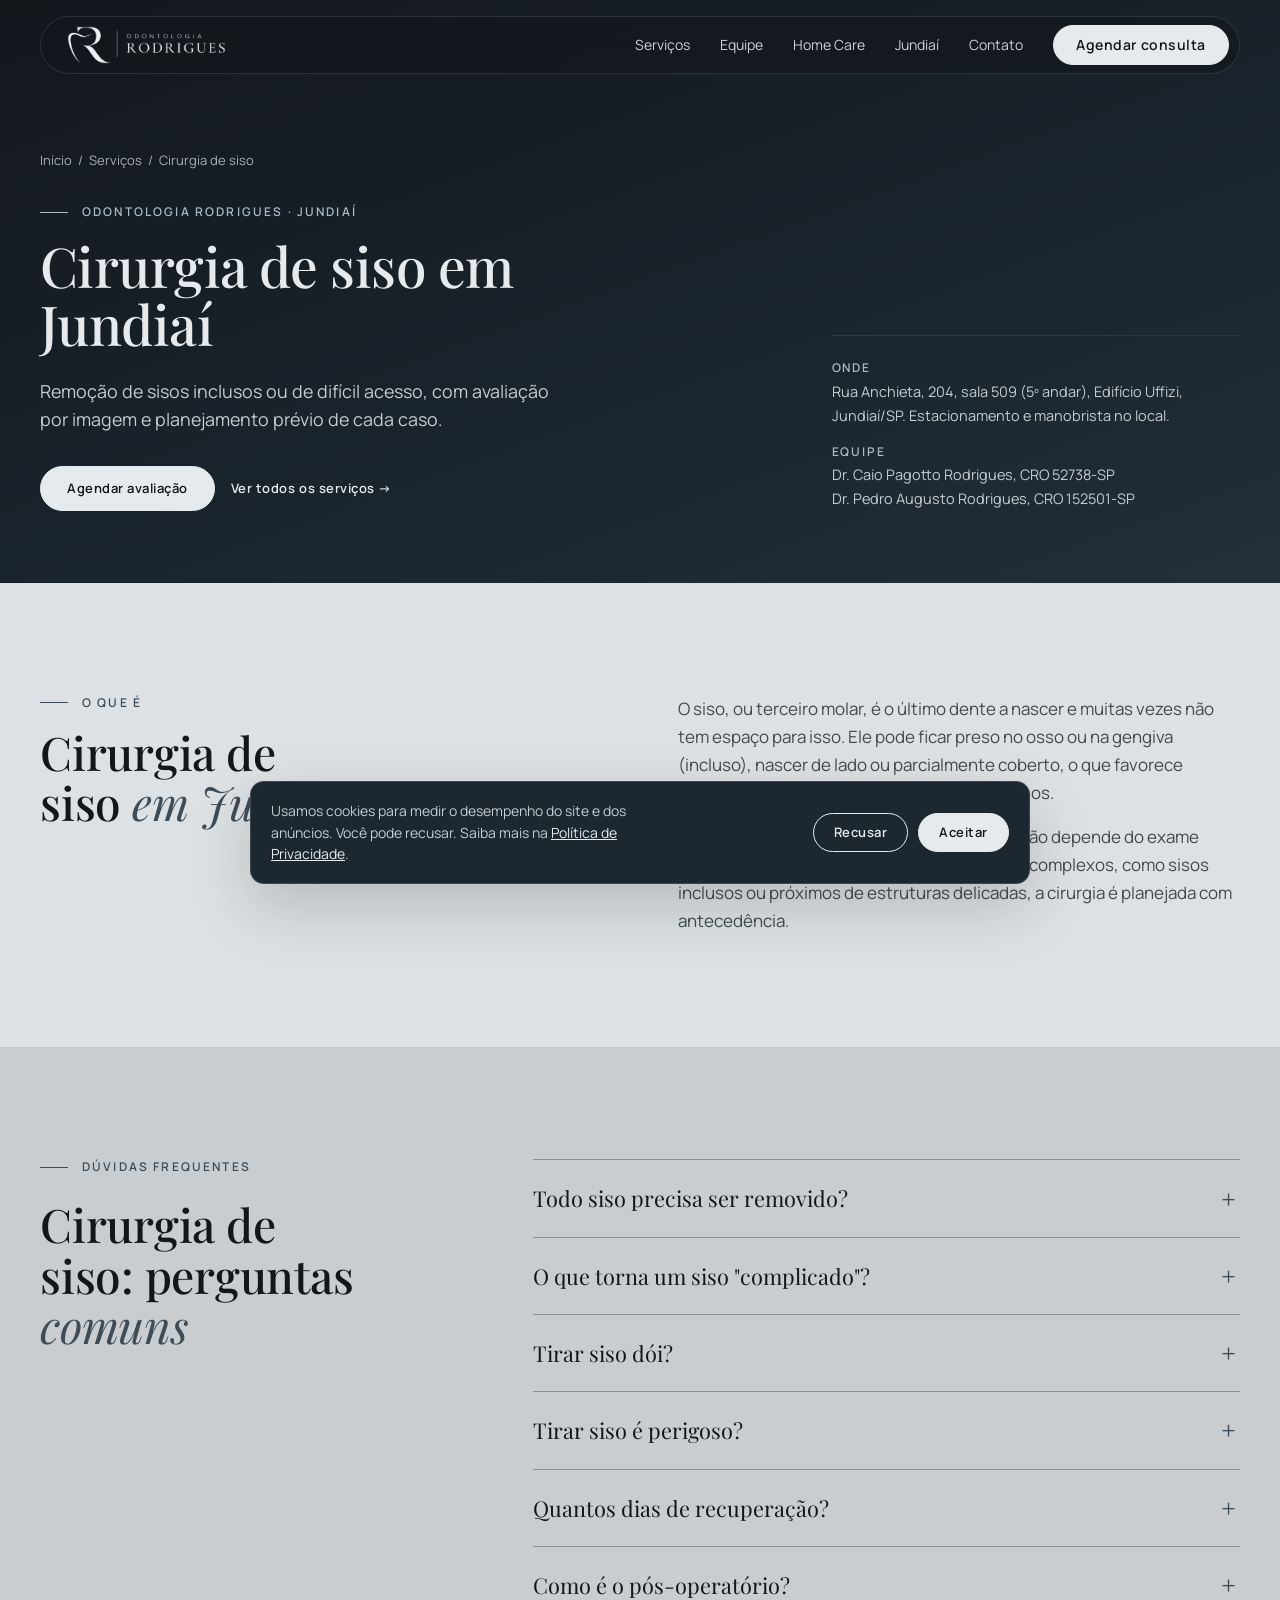
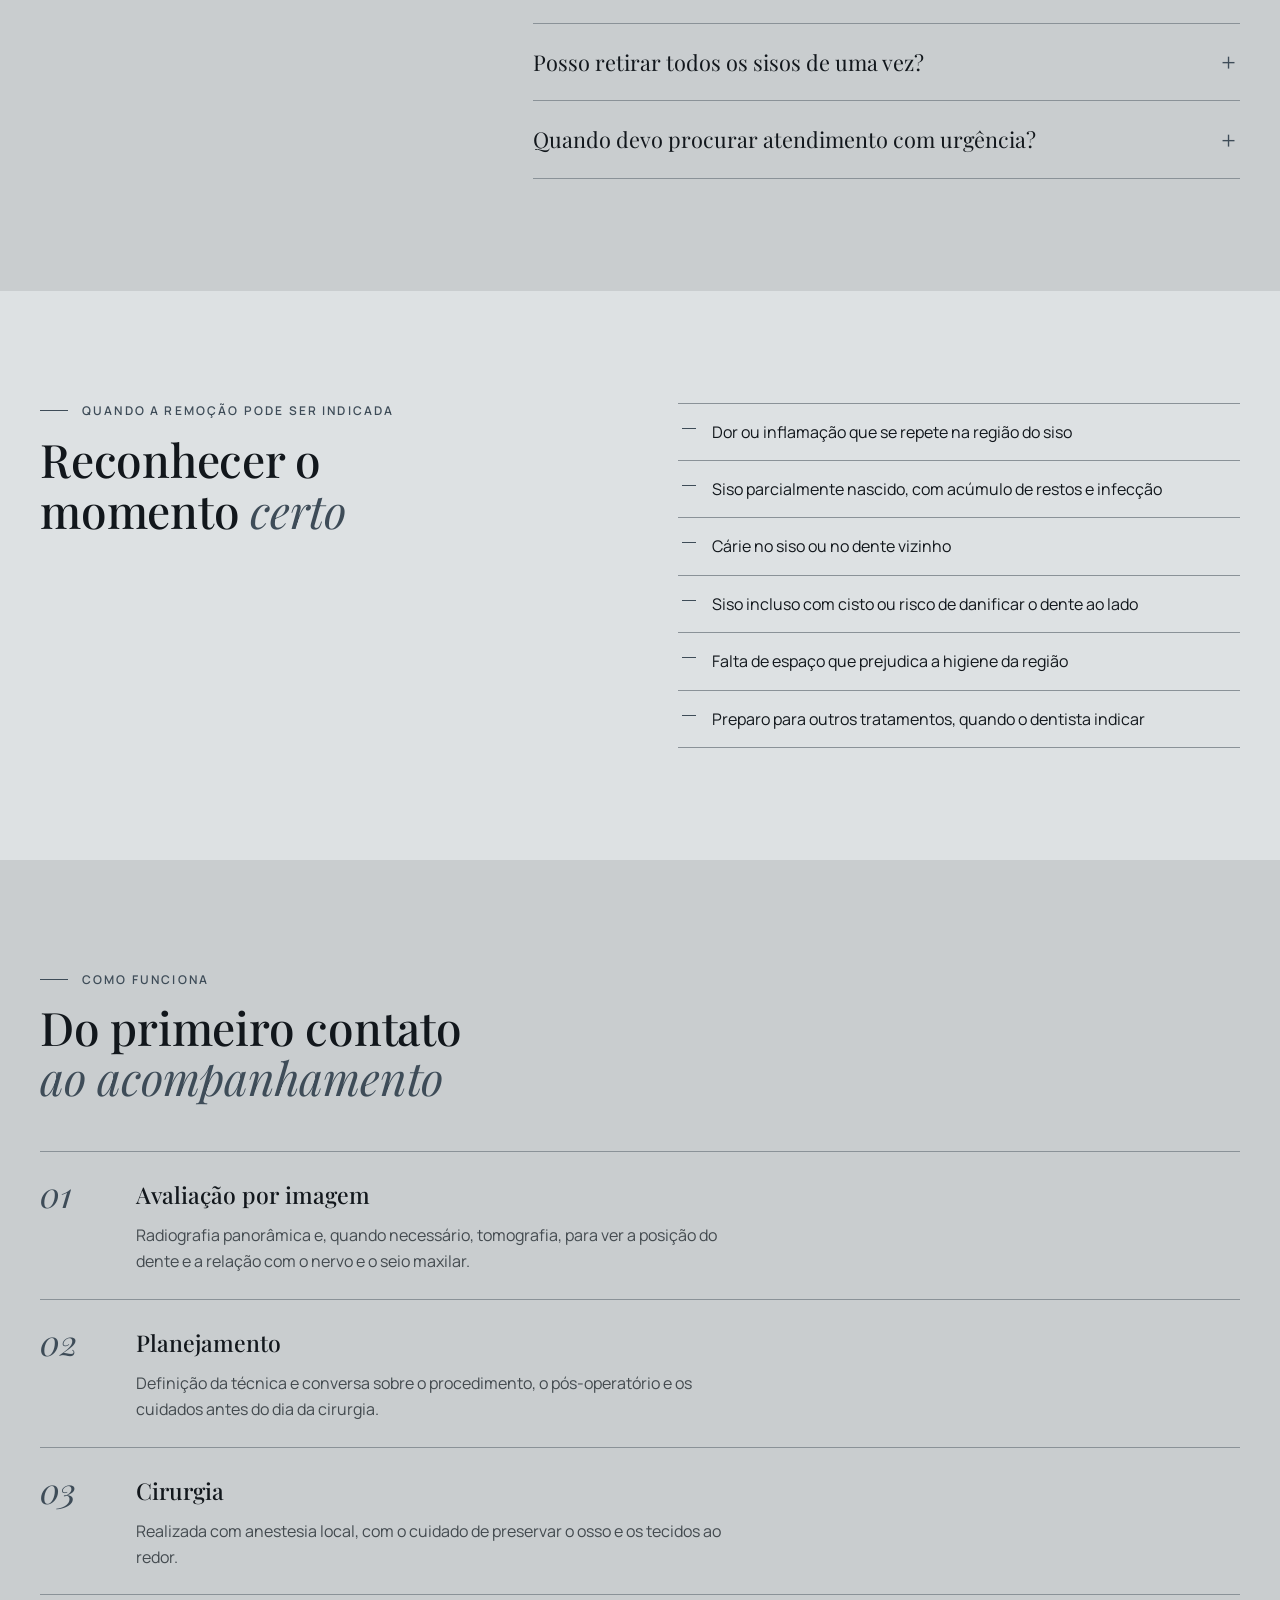
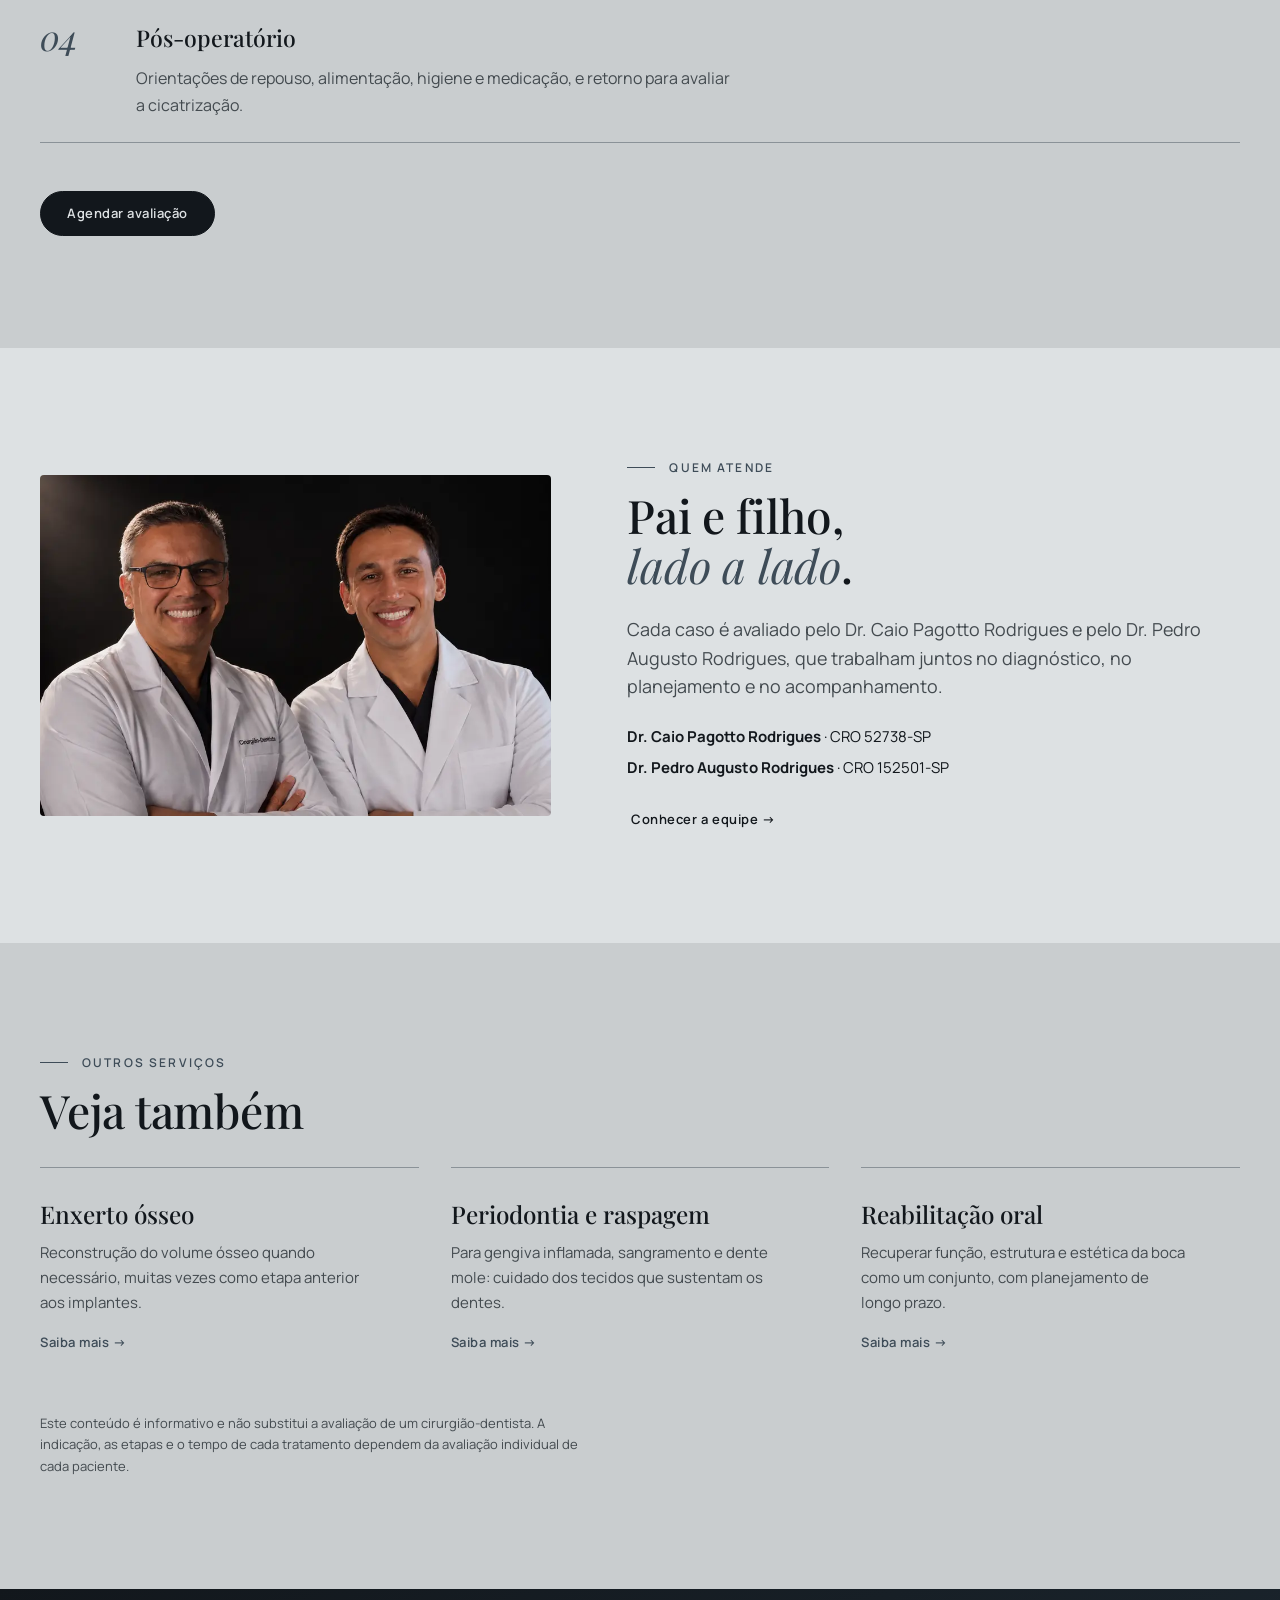
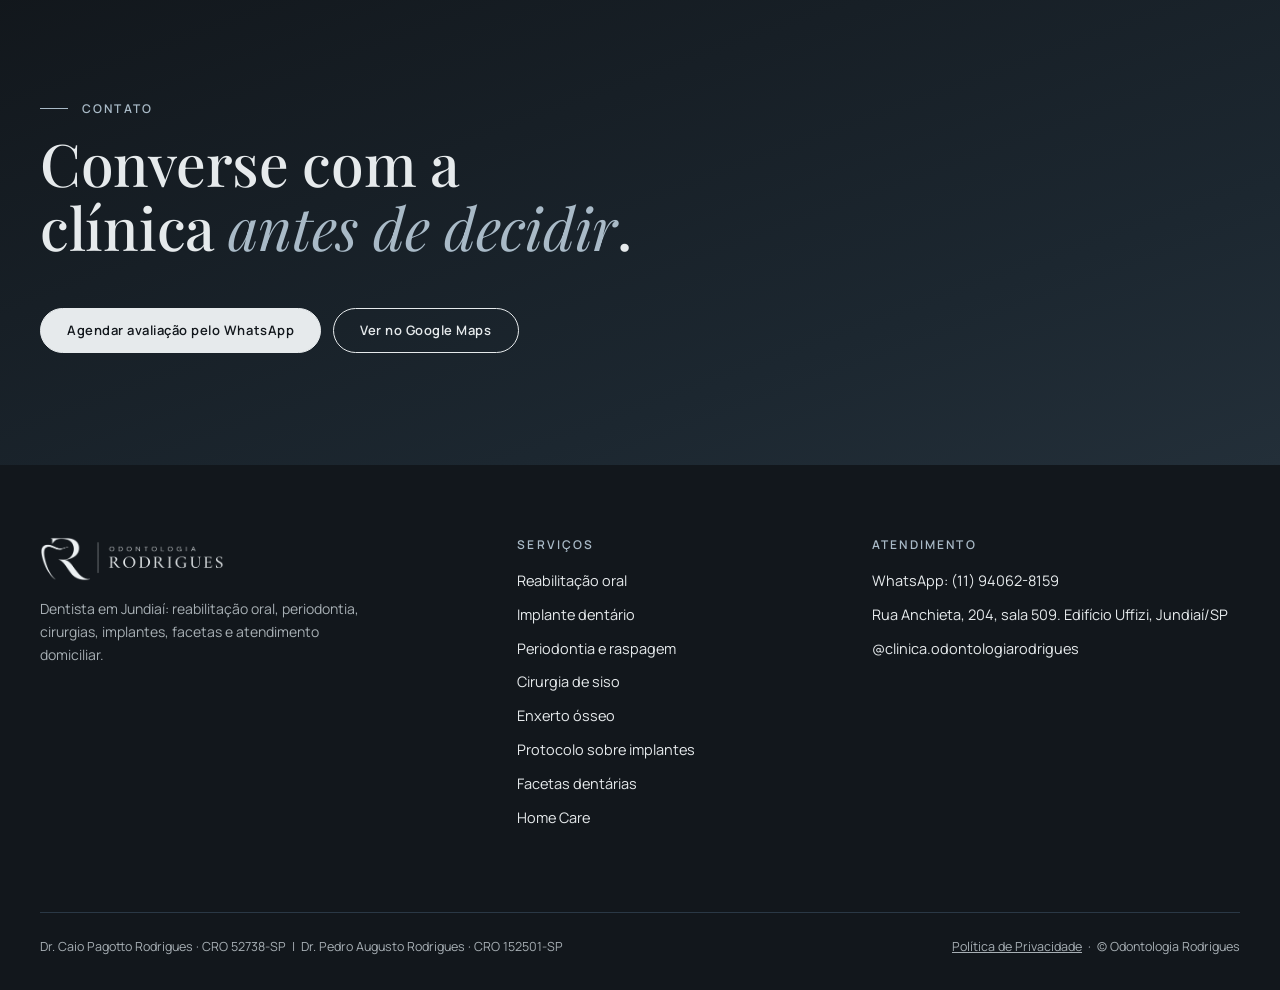
==== commit df317316: "Termos populares nas paginas, nova pagina de implante dentario, Home Care em casas de repouso, regio" ====
--- a/cirurgia-de-siso-jundiai/index.html
+++ b/cirurgia-de-siso-jundiai/index.html
@@ -3,15 +3,15 @@
 <head>
 <meta charset="utf-8">
 <meta name="viewport" content="width=device-width,initial-scale=1">
-<title>Cirurgia de Siso em Jundiaí | Odontologia Rodrigues</title>
-<meta name="description" content="Cirurgia de siso em Jundiaí, inclusive sisos inclusos e complicados: avaliação com exames, planejamento prévio e orientação completa no pós-operatório.">
+<title>Tirar Siso em Jundiaí: Cirurgia de Siso | Odontologia Rodrigues</title>
+<meta name="description" content="Precisa tirar o siso? Cirurgia de siso em Jundiaí, inclusive sisos inclusos e complicados, com avaliação por exames, planejamento e orientação no pós-operatório.">
 <link rel="canonical" href="https://odontologiarodrigues.com.br/cirurgia-de-siso-jundiai/">
 <meta name="theme-color" content="#12171c">
 <meta property="og:type" content="website">
 <meta property="og:locale" content="pt_BR">
 <meta property="og:site_name" content="Odontologia Rodrigues">
-<meta property="og:title" content="Cirurgia de Siso em Jundiaí | Odontologia Rodrigues">
-<meta property="og:description" content="Cirurgia de siso em Jundiaí, inclusive sisos inclusos e complicados: avaliação com exames, planejamento prévio e orientação completa no pós-operatório.">
+<meta property="og:title" content="Tirar Siso em Jundiaí: Cirurgia de Siso | Odontologia Rodrigues">
+<meta property="og:description" content="Precisa tirar o siso? Cirurgia de siso em Jundiaí, inclusive sisos inclusos e complicados, com avaliação por exames, planejamento e orientação no pós-operatório.">
 <meta property="og:url" content="https://odontologiarodrigues.com.br/cirurgia-de-siso-jundiai/">
 <meta property="og:image" content="https://odontologiarodrigues.com.br/assets/img/og-image.jpg">
 <meta property="og:image:width" content="1200">
@@ -21,11 +21,11 @@
 <link rel="apple-touch-icon" href="/apple-touch-icon.png">
 <link rel="preload" as="font" type="font/woff2" href="/assets/fonts/playfair-display.woff2" crossorigin>
 <link rel="preload" as="font" type="font/woff2" href="/assets/fonts/manrope.woff2" crossorigin>
-<link rel="stylesheet" href="/assets/site.css">
-<script type="application/ld+json">{"@context":"https://schema.org","@type":"Dentist","@id":"https://odontologiarodrigues.com.br/#clinica","name":"Odontologia Rodrigues","url":"https://odontologiarodrigues.com.br/","image":"https://odontologiarodrigues.com.br/assets/img/og-image.jpg","logo":"https://odontologiarodrigues.com.br/apple-touch-icon.png","telephone":"+5511940628159","address":{"@type":"PostalAddress","streetAddress":"Rua Anchieta, 204, sala 509","addressLocality":"Jundiaí","addressRegion":"SP","addressCountry":"BR"},"areaServed":{"@type":"City","name":"Jundiaí"},"sameAs":["https://instagram.com/clinica.odontologiarodrigues"],"employee":[{"@type":"Person","name":"Caio Pagotto Rodrigues","jobTitle":"Cirurgião-dentista"},{"@type":"Person","name":"Pedro Augusto Rodrigues","jobTitle":"Cirurgião-dentista"}]}</script>
-<script type="application/ld+json">{"@context":"https://schema.org","@type":"Service","name":"Cirurgia de siso em Jundiaí","serviceType":"Cirurgia de siso","description":"Cirurgia de siso em Jundiaí, inclusive sisos inclusos e complicados: avaliação com exames, planejamento prévio e orientação completa no pós-operatório.","url":"https://odontologiarodrigues.com.br/cirurgia-de-siso-jundiai/","areaServed":{"@type":"City","name":"Jundiaí"},"provider":{"@id":"https://odontologiarodrigues.com.br/#clinica"}}</script>
+<link rel="stylesheet" href="/assets/site.css?v=mwjlpk36">
+<script type="application/ld+json">{"@context":"https://schema.org","@type":"Dentist","@id":"https://odontologiarodrigues.com.br/#clinica","name":"Odontologia Rodrigues","url":"https://odontologiarodrigues.com.br/","image":"https://odontologiarodrigues.com.br/assets/img/og-image.jpg","logo":"https://odontologiarodrigues.com.br/apple-touch-icon.png","telephone":"+5511940628159","address":{"@type":"PostalAddress","streetAddress":"Rua Anchieta, 204, sala 509","addressLocality":"Jundiaí","addressRegion":"SP","addressCountry":"BR"},"areaServed":[{"@type":"City","name":"Jundiaí"},{"@type":"City","name":"Várzea Paulista"},{"@type":"City","name":"Itupeva"},{"@type":"City","name":"Cabreúva"},{"@type":"City","name":"Louveira"},{"@type":"City","name":"Campo Limpo Paulista"},{"@type":"City","name":"Vinhedo"}],"sameAs":["https://instagram.com/clinica.odontologiarodrigues"],"employee":[{"@type":"Person","name":"Caio Pagotto Rodrigues","jobTitle":"Cirurgião-dentista"},{"@type":"Person","name":"Pedro Augusto Rodrigues","jobTitle":"Cirurgião-dentista"}]}</script>
+<script type="application/ld+json">{"@context":"https://schema.org","@type":"Service","name":"Cirurgia de siso em Jundiaí","serviceType":"Cirurgia de siso","description":"Precisa tirar o siso? Cirurgia de siso em Jundiaí, inclusive sisos inclusos e complicados, com avaliação por exames, planejamento e orientação no pós-operatório.","url":"https://odontologiarodrigues.com.br/cirurgia-de-siso-jundiai/","areaServed":{"@type":"City","name":"Jundiaí"},"provider":{"@id":"https://odontologiarodrigues.com.br/#clinica"}}</script>
 <script type="application/ld+json">{"@context":"https://schema.org","@type":"BreadcrumbList","itemListElement":[{"@type":"ListItem","position":1,"name":"Início","item":"https://odontologiarodrigues.com.br/"},{"@type":"ListItem","position":2,"name":"Serviços","item":"https://odontologiarodrigues.com.br/#servicos"},{"@type":"ListItem","position":3,"name":"Cirurgia de siso","item":"https://odontologiarodrigues.com.br/cirurgia-de-siso-jundiai/"}]}</script>
-<script type="application/ld+json">{"@context":"https://schema.org","@type":"FAQPage","mainEntity":[{"@type":"Question","name":"Todo siso precisa ser removido?","acceptedAnswer":{"@type":"Answer","text":"Não. A indicação depende de exame clínico e de imagem, da posição do dente e de sintomas. Quando há risco de inflamação, dor ou dano aos dentes vizinhos, a remoção costuma ser indicada."}},{"@type":"Question","name":"O que torna um siso \"complicado\"?","acceptedAnswer":{"@type":"Answer","text":"Normalmente é um dente incluso, inclinado ou muito próximo do nervo ou do seio maxilar. Nesses casos, a avaliação por imagem e o planejamento da cirurgia fazem diferença."}},{"@type":"Question","name":"Como é o pós-operatório?","acceptedAnswer":{"@type":"Answer","text":"É comum haver inchaço e desconforto nos primeiros dias, que costumam diminuir progressivamente. As orientações de cuidado e de medicação são passadas conforme cada caso."}},{"@type":"Question","name":"Posso retirar todos os sisos de uma vez?","acceptedAnswer":{"@type":"Answer","text":"Depende. Em alguns casos é possível, em outros é preferível dividir em etapas. A decisão sai da avaliação clínica e das imagens."}},{"@type":"Question","name":"Quando devo procurar atendimento com urgência?","acceptedAnswer":{"@type":"Answer","text":"Se houver dor intensa, febre, dificuldade para abrir a boca ou inchaço que aumenta, procure atendimento sem esperar."}}]}</script>
+<script type="application/ld+json">{"@context":"https://schema.org","@type":"FAQPage","mainEntity":[{"@type":"Question","name":"Todo siso precisa ser removido?","acceptedAnswer":{"@type":"Answer","text":"Não. A indicação depende de exame clínico e de imagem, da posição do dente e de sintomas. Quando há risco de inflamação, dor ou dano aos dentes vizinhos, a remoção costuma ser indicada."}},{"@type":"Question","name":"O que torna um siso \"complicado\"?","acceptedAnswer":{"@type":"Answer","text":"Normalmente é um dente incluso, inclinado ou muito próximo do nervo ou do seio maxilar. Nesses casos, a avaliação por imagem e o planejamento da cirurgia fazem diferença."}},{"@type":"Question","name":"Tirar siso dói?","acceptedAnswer":{"@type":"Answer","text":"O procedimento é feito com anestesia local, então durante a cirurgia a sensação é de pressão, e não de dor. Depois, pode haver desconforto e inchaço, que costumam diminuir nos primeiros dias com as orientações e a medicação indicadas."}},{"@type":"Question","name":"Tirar siso é perigoso?","acceptedAnswer":{"@type":"Answer","text":"É um procedimento comum e, quando bem planejado, seguro. Nos casos em que o dente fica perto de estruturas delicadas, o planejamento por imagem é o que reduz os riscos."}},{"@type":"Question","name":"Quantos dias de recuperação?","acceptedAnswer":{"@type":"Answer","text":"Varia conforme a complexidade do caso e a resposta de cada pessoa. Em geral, os primeiros dias pedem repouso e cuidados, e o dentista orienta o tempo adequado depois da cirurgia."}},{"@type":"Question","name":"Como é o pós-operatório?","acceptedAnswer":{"@type":"Answer","text":"É comum haver inchaço e desconforto nos primeiros dias, que costumam diminuir progressivamente. As orientações de cuidado e de medicação são passadas conforme cada caso."}},{"@type":"Question","name":"Posso retirar todos os sisos de uma vez?","acceptedAnswer":{"@type":"Answer","text":"Depende. Em alguns casos é possível, em outros é preferível dividir em etapas. A decisão sai da avaliação clínica e das imagens."}},{"@type":"Question","name":"Quando devo procurar atendimento com urgência?","acceptedAnswer":{"@type":"Answer","text":"Se houver dor intensa, febre, dificuldade para abrir a boca ou inchaço que aumenta, procure atendimento sem esperar."}}]}</script>
 <script>
   /* IDs do Google. Enquanto vazio, nenhuma tag carrega e o aviso de cookies nao aparece. */
   window.RODRIGUES_TRACKING = { gtmId: "", gtagId: "G-LYC09SLQG9", adsId: "AW-18565728558", whatsappConversionLabel: "AabSCI_A1LYdEK6S6pRF" };
@@ -39,7 +39,7 @@
       <button id="menu-toggle" aria-label="Abrir menu" aria-expanded="false"><span></span></button>
       <nav class="primary" id="primary-nav">
         <a href="/#servicos">Serviços</a>
-        <a href="/#equipe">Equipe</a>
+        <a href="/#doutores">Equipe</a>
         <a href="/dentista-domiciliar-jundiai/">Home Care</a>
         <a href="/#jundiai">Jundiaí</a>
         <a href="/#contato">Contato</a>
@@ -94,6 +94,9 @@
       <div class="faq">
         <details><summary>Todo siso precisa ser removido?</summary><p>Não. A indicação depende de exame clínico e de imagem, da posição do dente e de sintomas. Quando há risco de inflamação, dor ou dano aos dentes vizinhos, a remoção costuma ser indicada.</p></details>
         <details><summary>O que torna um siso "complicado"?</summary><p>Normalmente é um dente incluso, inclinado ou muito próximo do nervo ou do seio maxilar. Nesses casos, a avaliação por imagem e o planejamento da cirurgia fazem diferença.</p></details>
+        <details><summary>Tirar siso dói?</summary><p>O procedimento é feito com anestesia local, então durante a cirurgia a sensação é de pressão, e não de dor. Depois, pode haver desconforto e inchaço, que costumam diminuir nos primeiros dias com as orientações e a medicação indicadas.</p></details>
+        <details><summary>Tirar siso é perigoso?</summary><p>É um procedimento comum e, quando bem planejado, seguro. Nos casos em que o dente fica perto de estruturas delicadas, o planejamento por imagem é o que reduz os riscos.</p></details>
+        <details><summary>Quantos dias de recuperação?</summary><p>Varia conforme a complexidade do caso e a resposta de cada pessoa. Em geral, os primeiros dias pedem repouso e cuidados, e o dentista orienta o tempo adequado depois da cirurgia.</p></details>
         <details><summary>Como é o pós-operatório?</summary><p>É comum haver inchaço e desconforto nos primeiros dias, que costumam diminuir progressivamente. As orientações de cuidado e de medicação são passadas conforme cada caso.</p></details>
         <details><summary>Posso retirar todos os sisos de uma vez?</summary><p>Depende. Em alguns casos é possível, em outros é preferível dividir em etapas. A decisão sai da avaliação clínica e das imagens.</p></details>
         <details><summary>Quando devo procurar atendimento com urgência?</summary><p>Se houver dor intensa, febre, dificuldade para abrir a boca ou inchaço que aumenta, procure atendimento sem esperar.</p></details>
@@ -140,7 +143,7 @@
         <h2 class="d-lg" style="margin-top:14px;max-width:16ch;">Pai e filho, <em>lado a lado</em>.</h2>
         <p class="lede" style="margin-top:var(--space-5);">Cada caso é avaliado pelo Dr. Caio Pagotto Rodrigues e pelo Dr. Pedro Augusto Rodrigues, que trabalham juntos no diagnóstico, no planejamento e no acompanhamento.</p>
         <div class="names"><span><strong>Dr. Caio Pagotto Rodrigues</strong> · CRO 52738-SP</span><span><strong>Dr. Pedro Augusto Rodrigues</strong> · CRO 152501-SP</span></div>
-        <div style="margin-top:var(--space-5);"><a class="link" href="/#equipe">Conhecer a equipe &rarr;</a></div>
+        <div style="margin-top:var(--space-5);"><a class="link" href="/#doutores">Conhecer a equipe &rarr;</a></div>
       </div>
     </div>
   </section>
@@ -151,7 +154,7 @@
       <h2 class="d-lg" style="margin-top:14px;max-width:18ch;">Veja também</h2>
       <div class="related">
         <a class="svc-card" href="/enxerto-osseo-jundiai/"><h3>Enxerto ósseo</h3><p>Reconstrução do volume ósseo quando necessário, muitas vezes como etapa anterior aos implantes.</p><span class="more">Saiba mais &rarr;</span></a>
-        <a class="svc-card" href="/periodontia-jundiai/"><h3>Periodontia e raspagem</h3><p>Cuidado das gengivas e dos tecidos que sustentam os dentes, com raspagem e manutenção regular.</p><span class="more">Saiba mais &rarr;</span></a>
+        <a class="svc-card" href="/periodontia-jundiai/"><h3>Periodontia e raspagem</h3><p>Para gengiva inflamada, sangramento e dente mole: cuidado dos tecidos que sustentam os dentes.</p><span class="more">Saiba mais &rarr;</span></a>
         <a class="svc-card" href="/reabilitacao-oral-jundiai/"><h3>Reabilitação oral</h3><p>Recuperar função, estrutura e estética da boca como um conjunto, com planejamento de longo prazo.</p><span class="more">Saiba mais &rarr;</span></a>
       </div>
       <p class="disclaimer">Este conteúdo é informativo e não substitui a avaliação de um cirurgião-dentista. A indicação, as etapas e o tempo de cada tratamento dependem da avaliação individual de cada paciente.</p>
@@ -182,6 +185,7 @@
         <h4>Serviços</h4>
         <ul>
           <li><a href="/reabilitacao-oral-jundiai/">Reabilitação oral</a></li>
+          <li><a href="/implante-dentario-jundiai/">Implante dentário</a></li>
           <li><a href="/periodontia-jundiai/">Periodontia e raspagem</a></li>
           <li><a href="/cirurgia-de-siso-jundiai/">Cirurgia de siso</a></li>
           <li><a href="/enxerto-osseo-jundiai/">Enxerto ósseo</a></li>
@@ -214,6 +218,6 @@
     <button type="button" class="btn" data-cookie="aceitar">Aceitar</button>
   </div>
 </div>
-<script src="/assets/site.js" defer></script>
+<script src="/assets/site.js?v=mwjlpk36" defer></script>
 </body>
 </html>
--- a/assets/site.css
+++ b/assets/site.css
@@ -281,7 +281,7 @@
   @media (max-width:900px){ #hero .hero-copy{max-width:none;} #hero .hero-copy .lede{max-width:none;} }
 
   /* cards de servico com foto (mesmo tamanho) */
-  .tiles{display:grid;grid-template-columns:repeat(4,1fr);gap:var(--space-5);}
+  .tiles{display:grid;grid-template-columns:repeat(3,1fr);gap:var(--space-5);}
   .tile{display:flex;flex-direction:column;text-decoration:none;color:inherit;border:1px solid rgba(18,23,28,.16);border-radius:var(--radius-sm);overflow:hidden;background:rgba(255,255,255,.35);transition:transform .25s ease,box-shadow .25s ease,border-color .25s ease;}
   .tile:hover,.tile:focus-visible{transform:translateY(-4px);box-shadow:var(--shadow-lift);border-color:var(--accent);}
   .tile figure{position:relative;margin:0;aspect-ratio:4/3;overflow:hidden;background:var(--fog);}
@@ -299,8 +299,8 @@
   .tile.cta h3{font-size:1.5rem;}
   .tile.cta p{color:#a7afb4;}
   .tile.cta .btn{align-self:flex-start;margin-top:var(--space-3);}
-  @media (max-width:1180px){ .tiles{grid-template-columns:repeat(2,1fr);} }
-  @media (max-width:620px){ .tiles{grid-template-columns:1fr;} }
+  @media (max-width:980px){ .tiles{grid-template-columns:repeat(2,1fr);} .tile.cta{grid-column:span 2;} }
+  @media (max-width:620px){ .tiles{grid-template-columns:1fr;} .tile.cta{grid-column:auto;} }
 
   /* quem somos: cards com detalhes no hover */
   .who-grid{display:grid;grid-template-columns:1fr 1fr;gap:var(--space-6);margin-top:var(--space-7);}
@@ -333,6 +333,23 @@
   .doc .ticks li::before{content:"";flex:none;width:20px;height:20px;margin-top:1px;border-radius:50%;border:1px solid var(--accent);background:center/11px no-repeat url("data:image/svg+xml,%3Csvg xmlns='http://www.w3.org/2000/svg' viewBox='0 0 12 12'%3E%3Cpath d='M2 6.2 4.8 9 10 3.2' fill='none' stroke='%23a9bac7' stroke-width='1.5' stroke-linecap='round' stroke-linejoin='round'/%3E%3C/svg%3E");}
   .doc .caption{margin-top:var(--space-4);}
   @media (max-width:760px){ .doc{grid-template-columns:1fr;justify-items:start;} .doc-photo{max-width:260px;} }
+
+  /* mapa */
+  .registry-note{margin-top:var(--space-7);}
+  .registry-note a{color:var(--text);}
+  .map-grid{display:grid;grid-template-columns:5fr 7fr;gap:clamp(32px,6vw,96px);align-items:center;}
+  .map-grid .d-lg{margin-top:var(--space-4);max-width:12ch;}
+  .map-grid .lede{margin-top:var(--space-5);}
+  .map-info{margin-top:var(--space-6);border-top:1px solid var(--line);padding-top:var(--space-5);display:grid;gap:var(--space-4);font-size:15px;}
+  .map-info strong{display:block;font:600 12px/1.3 var(--font-sans);letter-spacing:.16em;text-transform:uppercase;color:var(--accent);margin-bottom:4px;}
+  .map-actions{margin-top:var(--space-6);display:flex;flex-wrap:wrap;gap:var(--space-3);}
+  .map-box{position:relative;aspect-ratio:4/3;border-radius:var(--radius-sm);overflow:hidden;background:var(--slate);border:1px solid var(--line);}
+  .map-box iframe{position:absolute;inset:0;width:100%;height:100%;border:0;filter:grayscale(.9) contrast(1.05) brightness(1.02);}
+  .map-load{position:absolute;inset:0;width:100%;display:flex;flex-direction:column;align-items:center;justify-content:center;gap:12px;padding:var(--space-5);text-align:center;color:#e6eaec;background:linear-gradient(135deg,#1c2730,#12171c);border:0;cursor:pointer;font:inherit;}
+  .map-load strong{font-family:var(--font-serif);font-weight:500;font-size:1.4rem;}
+  .map-load span:not(.btn){font-size:13.5px;color:#a7afb4;max-width:34ch;}
+  .map-load .btn{pointer-events:none;}
+  @media (max-width:860px){ .map-grid{grid-template-columns:1fr;} }
 
   /* metodo com mosaico */
   .met-grid{display:grid;grid-template-columns:1fr 1fr;gap:clamp(40px,6vw,100px);align-items:center;}
